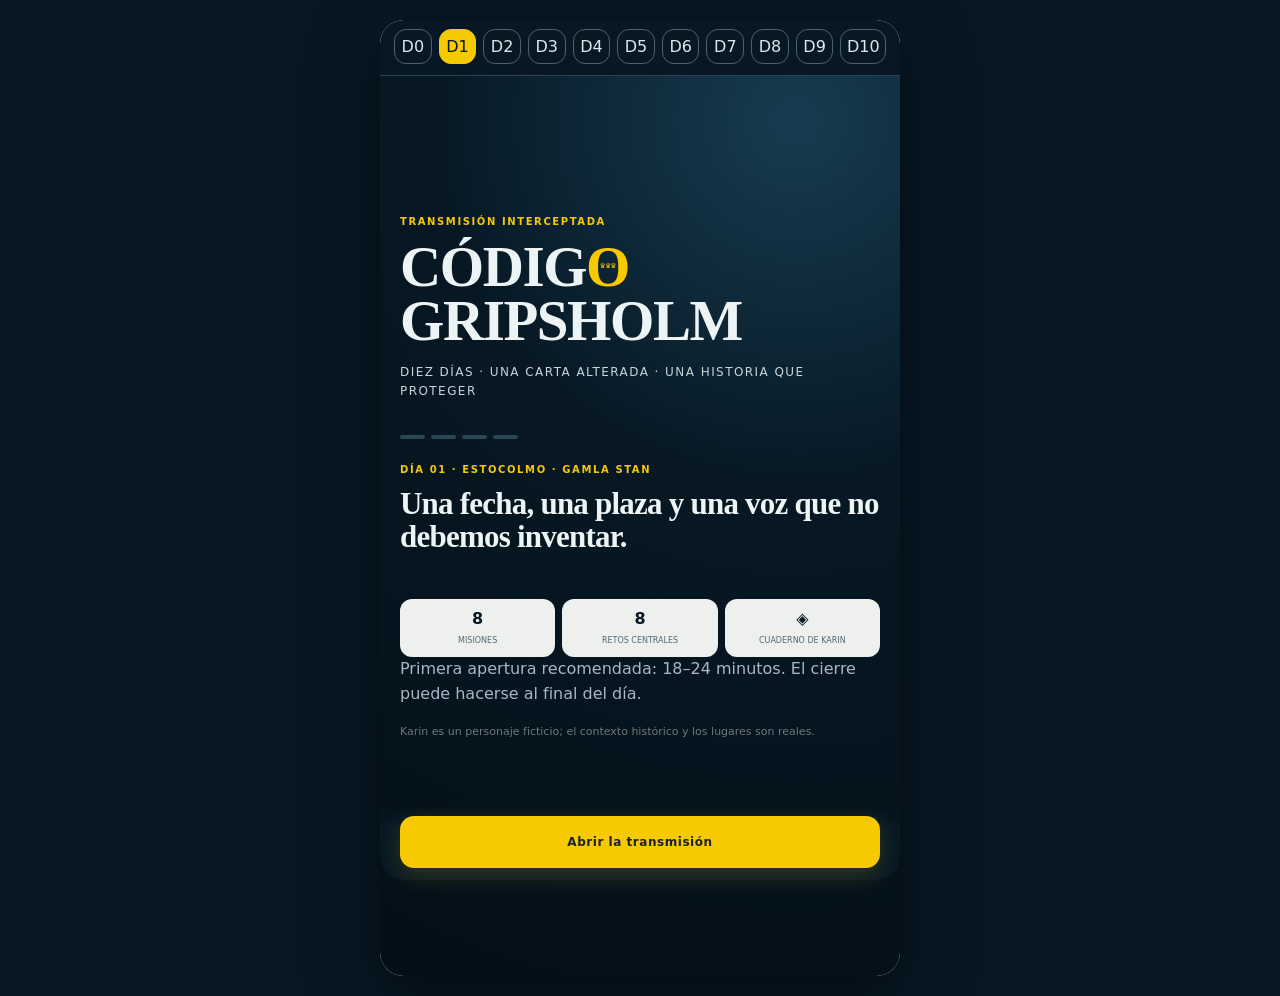
==== dia1.html @ 0e0ab44d "Primera versión instalable de Código Gripsholm" ====
<!doctype html>
<html lang="es">
<head>
  <meta charset="utf-8">
  <meta name="viewport" content="width=device-width,initial-scale=1,viewport-fit=cover">
  <meta name="theme-color" content="#071824">
  <meta name="description" content="Código Gripsholm · Día 01 · La plaza cerrada.">
  <title>Código Gripsholm · Día 01</title>
  <link rel="manifest" href="manifest.webmanifest">
  <link rel="stylesheet" href="styles.css?v=38">
</head>
<body>
  <div id="app" class="app">
    <header id="topbar" class="topbar" hidden>
      <button id="menu-btn" class="icon-btn" type="button" aria-label="Abrir misiones">☰</button>
      <div class="where"><small id="day-label">DÍA 01</small><strong id="mission-label">MISIÓN 1 DE 8</strong></div>
      <button id="fund-btn" class="fund-pill" type="button" aria-label="Ver evidencias del día"><span id="fund-value">0</span><small id="fund-unit">/8 evidencias</small></button>
    </header>
    <div id="day-progress" class="day-progress" hidden><span id="day-progress-fill"></span></div>
    <main id="screen" class="screen" aria-live="polite"></main>
    <nav id="actions" class="actions" hidden aria-label="Acciones de la pantalla"></nav>
  </div>

  <dialog id="fund-dialog" class="sheet">
    <button class="close-sheet" data-close type="button" aria-label="Cerrar">×</button>
    <p class="kicker">EVIDENCIAS · DÍA 01</p>
    <h2 id="fund-dialog-title">0 de 8 evidencias</h2>
    <div class="meter"><span id="fund-meter"></span></div>
    <dl class="ledger" id="fund-ledger"></dl>
    <p class="fine">Cada misión guarda una conclusión para leer la siguiente parte de la historia.</p>
  </dialog>

  <dialog id="menu-dialog" class="sheet menu-sheet">
    <button class="close-sheet" data-close type="button" aria-label="Cerrar">×</button>
    <p class="kicker">DÍA 01</p>
    <h2>La plaza cerrada</h2>
    <div id="mission-menu" class="mission-menu"></div>
    <a class="link-btn" href="dia0.html">Volver al Día 00</a>
    <button id="restart-btn" class="link-btn danger" type="button">Borrar el progreso del Día 01</button>
  </dialog>

  <script src="assets/data/nordic-map-data.js"></script>
  <script src="assets/data/world-map-data.js"></script>
  <script src="day1-data.js?v=14"></script>
  <script src="day1-v7-data.js?v=8-06"></script>
  <script src="app-dia1.js?v=45"></script>
</body>
</html>
---- styles.css ----
:root{
  --night:#071824;--night2:#102d3e;--paper:#f3efe6;--paper2:#fffdf8;--ink:#102331;
  --blue:#08699f;--yellow:#f7c900;--red:#922f3b;--green:#24735e;--muted:#6d787d;
  --line:rgba(16,35,49,.15);--safe:env(safe-area-inset-bottom,0px);
  font-family:Inter,ui-sans-serif,system-ui,-apple-system,BlinkMacSystemFont,"Segoe UI",sans-serif;
  color:var(--ink);background:var(--night)
}
*{box-sizing:border-box}[hidden]{display:none!important}html,body{margin:0;min-height:100%;background:var(--night)}body{min-height:100dvh}button{font:inherit;-webkit-tap-highlight-color:transparent}.app{position:relative;width:min(100%,520px);min-height:100dvh;margin:auto;background:var(--paper);box-shadow:0 20px 70px #0008;overflow-x:hidden}
.topbar{position:sticky;z-index:50;top:0;height:calc(66px + env(safe-area-inset-top));padding:env(safe-area-inset-top) 14px 0;display:grid;grid-template-columns:44px 1fr auto;align-items:center;gap:9px;color:#fff;background:rgba(7,24,36,.97);backdrop-filter:blur(15px)}
.icon-btn{width:44px;height:44px;border:0;border-radius:14px;color:#fff;background:#ffffff12;font-size:21px}.where{display:flex;min-width:0;flex-direction:column}.where small{color:#91a7b3;font-size:9px;letter-spacing:.16em}.where strong{overflow:hidden;font-size:12px;letter-spacing:.03em;text-overflow:ellipsis;white-space:nowrap}.fund-pill{min-width:76px;padding:8px 11px;border:1px solid #f7c90055;border-radius:18px;color:#fff;background:#f7c90010}.fund-pill span{color:var(--yellow);font-size:16px;font-weight:900}.fund-pill small{margin-left:2px;color:#cfdae0;font-size:9px}.day-progress{position:sticky;z-index:49;top:calc(66px + env(safe-area-inset-top));height:3px;background:#29424f}.day-progress span{display:block;width:0;height:100%;background:var(--yellow);transition:width .35s}
.screen{min-height:100dvh;padding:25px 20px calc(112px + var(--safe));background:var(--paper)}.screen.dark{color:#edf4f6;background:radial-gradient(circle at 80% 5%,#173c50 0,var(--night) 38%,#030f17 100%)}.screen.result{background:linear-gradient(150deg,#f8f2e7,#e4eef1)}.screen.center{display:flex;flex-direction:column;justify-content:center}.kicker{margin:0 0 10px;color:var(--blue);font-size:10px;font-weight:900;letter-spacing:.16em;text-transform:uppercase}.dark .kicker{color:var(--yellow)}h1,h2,h3,p{margin-top:0}h1,h2{font-family:Georgia,"Times New Roman",serif;letter-spacing:-.025em}h1{font-size:clamp(38px,11vw,57px);line-height:.96}h2{font-size:31px;line-height:1.06}h3{font-size:17px;line-height:1.3}p{font-size:16px;line-height:1.55}.lead{font-size:19px;line-height:1.46}.muted{color:var(--muted)}.dark .muted{color:#a6b9c3}.note{padding:15px 17px;border-left:3px solid var(--yellow);background:#f7c90012;font-family:Georgia,serif;font-size:18px;line-height:1.45}.redacted{padding:2px 7px;color:#fff;background:var(--red);letter-spacing:.08em}.code-logo h1{margin-bottom:14px}.logo-o{position:relative;color:var(--yellow)}.logo-crowns{position:absolute;top:50%;left:50%;transform:translate(-50%,-50%);font-family:system-ui;font-size:7px;letter-spacing:-1px}.tagline{color:#c7d4da;font-size:12px;letter-spacing:.12em}.signal{display:flex;gap:6px;margin:23px 0}.signal i{width:25px;height:4px;border-radius:3px;background:#294854;animation:signal 1.2s ease-in-out infinite alternate}.signal i:nth-child(2){animation-delay:.15s}.signal i:nth-child(3){animation-delay:.3s}.signal i:nth-child(4){animation-delay:.45s}@keyframes signal{to{background:var(--yellow);transform:scaleX(1.2)}}
.actions{position:fixed;z-index:60;bottom:0;left:50%;display:flex;width:min(100%,520px);padding:12px 20px calc(12px + var(--safe));transform:translateX(-50%);gap:9px;background:linear-gradient(0deg,var(--paper) 74%,transparent)}.actions.darkbar{background:linear-gradient(0deg,var(--night) 74%,transparent)}.primary,.secondary,.link-btn{min-height:52px;padding:12px 15px;border-radius:14px;font-size:12px;font-weight:900;letter-spacing:.045em}.primary{flex:1;border:0;color:#17222a;background:var(--yellow);box-shadow:0 8px 23px #f7c9002b}.primary:disabled{opacity:.4;box-shadow:none}.secondary{border:1px solid var(--line);color:var(--ink);background:var(--paper2)}.darkbar .secondary{border-color:#ffffff33;color:#fff;background:#ffffff0d}.link-btn{border:0;color:var(--blue);background:transparent}.danger{width:100%;margin-top:20px;color:var(--red)}
.hero-photo{position:relative;margin:0 -4px 23px;overflow:hidden;border-radius:22px;box-shadow:0 15px 38px #0005}.hero-photo img{display:block;width:100%;aspect-ratio:3/2;object-fit:cover}.hero-photo::after{position:absolute;inset:auto 0 0;height:35%;content:"";background:linear-gradient(transparent,#07182499)}.transmission{display:grid;grid-template-columns:auto 1fr;gap:6px 14px;margin:17px 0 25px;font-size:11px}.transmission dt{color:#77909d;letter-spacing:.09em}.transmission dd{margin:0;font-weight:800}.audio-inline{display:inline-flex;align-items:center;min-height:40px;padding:7px 12px;border:1px solid #ffffff2e;border-radius:12px;color:#fff;background:#ffffff0d;font-weight:800}.fragment-grid{display:grid;grid-template-columns:repeat(4,1fr);gap:6px;margin:20px 0}.fragment-grid span{height:52px;border:1px solid #f7c90055;border-radius:8px;background:#f7c9000a}.fragment-grid span:last-child{grid-column:2/4;border-color:var(--yellow);display:grid;place-items:center;color:var(--yellow);font-size:10px;font-weight:900}
.culture-compare{display:grid;gap:14px;margin:18px 0}.culture-compare figure{margin:0;overflow:hidden;border:1px solid var(--line);border-radius:18px;background:var(--paper2)}.culture-compare img{display:block;width:100%;aspect-ratio:3/2;object-fit:cover}.culture-compare figure:nth-child(2) img{object-position:center 38%}.culture-compare figcaption{display:grid;gap:5px;padding:13px 14px}.culture-compare figcaption strong{color:var(--blue);font-size:11px;letter-spacing:.1em}.culture-compare figcaption span{font-size:13px;line-height:1.45}.culture-credit{margin-top:0!important}.culture-credit a{color:var(--blue);font-weight:800}
.helmet-gallery{display:grid;gap:13px;margin:18px 0}.helmet-gallery figure{display:grid;grid-template-columns:112px 1fr;min-height:112px;margin:0;overflow:hidden;border:1px solid var(--line);border-radius:18px;background:var(--paper2)}.helmet-gallery img{display:block;width:112px;height:112px;object-fit:cover}.helmet-gallery figure:nth-child(1) img{object-position:center}.helmet-gallery figure:nth-child(2) img{object-position:center}.helmet-gallery figure:nth-child(3) img{object-position:center 30%}.helmet-gallery figcaption{display:flex;flex-direction:column;justify-content:center;gap:6px;padding:15px}.helmet-gallery strong{font-size:12px;letter-spacing:.08em}.helmet-gallery span{color:var(--muted);font-size:13px;line-height:1.35}
.bird-gallery{display:grid;gap:13px;margin:18px 0}.bird-gallery figure{display:grid;grid-template-columns:112px 1fr;min-height:112px;margin:0;overflow:hidden;border:1px solid var(--line);border-radius:18px;background:var(--paper2)}.bird-gallery img{display:block;width:112px;height:112px;object-fit:cover}.bird-gallery figcaption{display:flex;flex-direction:column;justify-content:center;gap:6px;padding:15px}.bird-gallery strong{font-size:12px;letter-spacing:.08em}.bird-gallery span{color:var(--muted);font-size:13px;line-height:1.35}
.mission-cover{padding:20px;border:1px solid var(--line);border-radius:23px;background:var(--paper2);box-shadow:0 12px 32px #1023310d}.mission-index{display:grid;place-items:center;width:42px;height:42px;margin-bottom:15px;border:1px solid var(--line);border-radius:50%;color:var(--blue);font-weight:900}.obstacle{margin-bottom:8px;color:var(--red);font-size:12px;font-weight:800}.mission-stats{display:grid;grid-template-columns:repeat(3,1fr);gap:7px;margin-top:20px}.mission-stats>div{padding:10px 5px;border-radius:12px;background:#edf0ed;text-align:center}.mission-stats strong{display:block;font-size:16px}.mission-stats small{color:var(--muted);font-size:8px;text-transform:uppercase}.fund-status{margin:18px 0 0;padding:13px 14px;border-left:3px solid var(--yellow);background:#f7c90013;font-size:13px;line-height:1.45}
.key-count{margin-bottom:9px;color:var(--blue);font-size:11px;font-weight:900;letter-spacing:.09em}.puzzle-card{margin:15px 0;padding:16px;border:1px solid var(--line);border-radius:18px;background:var(--paper2)}.evidence{display:grid;gap:8px;margin:18px 0}.evidence-row{display:grid;grid-template-columns:80px 1fr;align-items:center;padding:11px 12px;border-radius:12px;background:var(--paper2)}.evidence-row small{color:var(--muted);font-weight:800}.evidence-row strong{font-family:Georgia,serif;font-size:18px}.options{display:grid;gap:10px;margin:19px 0}.option{width:100%;min-height:57px;padding:13px 15px;border:1px solid var(--line);border-radius:15px;color:var(--ink);background:var(--paper2);text-align:left;font-weight:650;line-height:1.35}.option.selected{border-color:var(--blue);background:#e2eff5;box-shadow:inset 0 0 0 1px var(--blue)}.option.locked,.option.correct{border-color:var(--green);background:#e1f0e9}.option.locked::before{margin-right:7px;content:"✓";color:var(--green);font-weight:900}.option.wrong{border-color:var(--red);background:#f5e4e4}.option:disabled{color:inherit;opacity:1}.feedback{margin:20px 0 0;padding:16px;border-left:4px solid var(--green);border-radius:16px;background:#e1f0e9}.feedback.bad{border-color:var(--red);background:#f5e4e4}.feedback strong{display:block;margin-bottom:5px}.feedback p{margin:0;font-size:14px}.reward{margin-top:8px!important;color:var(--green);font-weight:900}.hint{margin:12px 0;padding:13px;border:1px dashed #922f3b77;border-radius:13px;color:#70333a;background:#922f3b0b;font-size:13px}details.dossier{margin:18px 0;border-top:1px solid var(--line);border-bottom:1px solid var(--line)}details.dossier summary{padding:14px 0;color:var(--blue);font-size:11px;font-weight:900;letter-spacing:.08em;cursor:pointer}details.dossier p{padding:0 3px 4px;font-size:14px}
.geo-map{position:relative;width:100%;margin:14px 0;border:1px solid #9fc2cd;border-radius:20px;overflow:hidden;background:#b8dbe5}.geo-map svg{display:block;width:100%;height:auto}.country{fill:#e4deca;stroke:#6d858d;stroke-width:.7;vector-effect:non-scaling-stroke}.country.dim{fill:#d6d6c8}.country.active{cursor:pointer}.country.active:hover,.country.active.chosen{fill:#f4d968}.country.solution{fill:#f7c900}.lake{fill:#76b8d0;stroke:#45889e;stroke-width:.6}.sea-label{fill:#26687d;font-size:8px;font-weight:800;letter-spacing:.04em}.place-label{fill:#163542;font-size:8px;font-weight:900}.target-dot{cursor:pointer;fill:#fff;stroke:#173d50;stroke-width:2}.target-dot.selected{fill:var(--yellow)}.target-dot.fixed{fill:var(--green);stroke:#fff}.target-number{pointer-events:none;fill:#173d50;font-size:8px;font-weight:900;text-anchor:middle;dominant-baseline:central}.target-number.fixed{fill:#fff}.map-caption{margin:-6px 0 10px;color:var(--muted);font-size:10px;text-align:center}.label-bank{display:flex;flex-wrap:wrap;gap:8px;margin:14px 0}.map-label-chip{min-height:40px;padding:8px 11px;border:1px solid var(--line);border-radius:12px;background:var(--paper2);font-size:12px;font-weight:800}.map-label-chip.selected{border-color:var(--blue);background:#e2eff5}.map-label-chip.fixed{border-color:var(--green);color:var(--green);background:#e1f0e9}.map-label-chip.fixed::before{margin-right:5px;content:"✓"}.map-label-chip:disabled{opacity:1}.insets{display:grid;grid-template-columns:1fr 1fr;gap:9px;margin-top:9px}.inset-target{min-height:64px;padding:10px;border:1px solid var(--line);border-radius:14px;background:#d6e8ed;text-align:center;font-size:11px}.inset-target.selected{box-shadow:inset 0 0 0 2px var(--blue)}.inset-target.fixed{color:#fff;background:var(--green)}.placement-progress{margin:12px 0;color:var(--blue);font-size:13px;font-weight:800}
.country-marker{cursor:pointer}.country-marker circle{fill:#fff;stroke:#173d50;stroke-width:2}.country-marker text{pointer-events:none;fill:#173d50;font-size:8px;font-weight:900;text-anchor:middle;dominant-baseline:central}.country-marker.chosen circle{fill:var(--yellow)}
.flag-grid{display:grid;grid-template-columns:repeat(2,1fr);gap:10px;margin:17px 0}.flag-card{padding:9px;border:1px solid var(--line);border-radius:14px;background:var(--paper2)}.flag-card.selected{border-color:var(--blue);box-shadow:inset 0 0 0 1px var(--blue)}.flag-card.fixed{border-color:var(--green);background:#e1f0e9}.flag{display:block;width:100%;aspect-ratio:8/5;overflow:hidden;border-radius:7px;box-shadow:inset 0 0 0 1px #0002}.flag svg{display:block;width:100%;height:100%}.flag-card small{display:block;padding-top:7px;color:var(--muted);font-weight:800}.timeline{position:relative;display:grid;gap:15px;margin:20px 0;padding-left:26px}.timeline::before{position:absolute;top:8px;bottom:8px;left:7px;width:2px;content:"";background:#93afba}.timeline-item{position:relative;padding:13px;border-radius:14px;background:var(--paper2)}.timeline-item::before{position:absolute;top:18px;left:-25px;width:11px;height:11px;border:3px solid var(--blue);border-radius:50%;content:"";background:var(--paper)}
.timer-card{padding:18px;border-radius:19px;color:#fff;background:var(--night);text-align:center}.timer-value{color:var(--yellow);font-family:ui-monospace,monospace;font-size:42px;font-weight:900}.flashcards{display:grid;gap:12px;margin:17px 0}.flashcard{min-height:128px;perspective:900px}.flash-inner{position:relative;height:128px;transform-style:preserve-3d;transition:transform .45s}.flashcard.flipped .flash-inner{transform:rotateY(180deg)}.flash-front,.flash-back{position:absolute;inset:0;display:grid;place-items:center;padding:16px;border:1px solid var(--line);border-radius:17px;background:var(--paper2);backface-visibility:hidden}.flash-front strong{font-family:Georgia,serif;font-size:32px}.flash-front small{position:absolute;bottom:10px;color:var(--muted)}.flash-back{grid-template-columns:1fr auto;transform:rotateY(180deg);text-align:left}.flash-back strong{display:block;font-size:20px}.flash-back span{color:var(--muted);font-size:12px}.round-btn{width:44px;height:44px;border:0;border-radius:50%;color:#fff;background:var(--night)}.record-tools{display:flex;align-items:center;flex-wrap:wrap;gap:9px;margin:15px 0}.recording{background:var(--red);animation:pulse 1s infinite}@keyframes pulse{50%{transform:scale(.9)}}.record-status{color:var(--muted);font-size:11px}
.mission-complete{text-align:center}.seal{display:grid;place-items:center;width:106px;height:106px;margin:7px auto 22px;border:2px solid var(--yellow);border-radius:50%;color:var(--yellow);background:var(--night);box-shadow:0 0 0 7px #f7c9001e;font-size:28px}.reward-ledger{margin:18px 0;border-top:1px solid var(--line)}.reward-ledger div{display:flex;justify-content:space-between;padding:11px 2px;border-bottom:1px solid var(--line)}.reward-ledger strong{color:var(--green)}.mission-progress{padding:14px;border-radius:14px;background:#e8ecea;font-size:13px}.correction-list{display:grid;gap:9px;margin:18px 0}.correction-item{display:grid;grid-template-columns:28px 1fr;gap:10px;padding:13px;border:1px solid var(--line);border-radius:14px;background:var(--paper2)}.correction-item.done{color:var(--green);background:#e1f0e9}.coordinate{margin:20px 0;padding:18px;border:1px solid #f7c90055;border-radius:16px;color:#e6f0f3;background:#0003;font-family:ui-monospace,monospace;line-height:1.8}.three-crowns{display:flex;justify-content:center;gap:10px;margin:18px 0;color:var(--yellow);font-size:32px}
.sheet{width:min(calc(100% - 18px),500px);max-height:84dvh;margin:auto auto 9px;padding:28px 22px calc(24px + var(--safe));border:0;border-radius:24px;background:var(--paper);box-shadow:0 20px 70px #0007}.sheet::backdrop{background:#010a10bd;backdrop-filter:blur(3px)}.close-sheet{position:absolute;top:12px;right:14px;width:40px;height:40px;border:0;border-radius:50%;background:#e4e2da;font-size:24px}.meter{height:9px;margin:16px 0 22px;border-radius:5px;background:#d6d7d2;overflow:hidden}.meter span{display:block;width:0;height:100%;background:var(--yellow)}.ledger{margin:0}.ledger div{display:flex;justify-content:space-between;padding:12px 0;border-top:1px solid var(--line)}.ledger dd{margin:0;font-weight:900}.fine{color:var(--muted);font-size:11px}.mission-menu{display:grid;gap:7px}.mission-menu button{display:grid;grid-template-columns:28px 1fr auto;align-items:center;width:100%;padding:12px;border:0;border-radius:12px;background:var(--paper2);text-align:left}.mission-menu button:disabled{opacity:.5}.mission-menu .done{color:var(--green)}.mission-menu small{color:var(--muted)}
/* Ajustes de legibilidad y cartografía v2 */
.fund-pill{min-width:103px;padding-inline:9px;white-space:nowrap}.fund-pill small{font-size:7.5px}
.mission-stats strong,.dark .mission-stats strong{color:#071824}.dark .mission-stats small{color:#526975}
.map-leader{stroke:#173d50;stroke-width:1.2;stroke-dasharray:2.5 2;vector-effect:non-scaling-stroke}.map-leader.puzzle{stroke-width:1.6}
.map-answer rect{fill:#fffdf5;stroke:#17644f;stroke-width:1.2}.map-answer text{fill:#0d493b;font-size:7.5px;font-weight:900;text-anchor:middle;dominant-baseline:central}
.map-inset{cursor:pointer}.map-inset>rect{fill:#d9e9ed;stroke:#173d50;stroke-width:1.2;stroke-dasharray:4 3}.map-inset.selected>rect{fill:#f7df74;stroke-width:2}.map-inset.fixed>rect{fill:#dcefe7;stroke:#17644f}.inset-shape,.inset-shape-dots circle{fill:#e8dfc8;stroke:#6d858d;stroke-width:.8}.inset-caption{fill:#173d50;font-size:6.5px;font-weight:900;letter-spacing:.04em}.solution-map .map-inset{cursor:default}.solution-map .map-inset>rect{fill:#f7f3e7;stroke:#17644f;stroke-dasharray:none}
.scene-card{margin:16px 0;padding:17px;border:1px solid #9fc2cd;border-radius:18px;background:#e4f0f3}.scene-card strong{display:block;margin-bottom:5px}.scene-card p{margin:0;color:#365763;font-size:13px}.scene-icon{display:grid;place-items:center;float:right;width:38px;height:38px;border-radius:50%;color:#fff;background:var(--blue);font-size:20px;font-weight:900}.use-options{grid-template-columns:repeat(3,1fr)}.use-options .option{min-height:52px;padding:10px 6px;text-align:center}.use-confirmed{margin-top:14px}
.correction-item,.dark .correction-item{color:#0b2532;background:#f4f3ed}.dark .correction-item strong{color:var(--blue)}
@media(max-width:370px){.fund-pill{min-width:91px}.fund-pill small{font-size:6.8px}.use-options{grid-template-columns:1fr}.screen{padding-inline:16px}}
@media(min-width:700px){body{padding:20px 0}.app{min-height:calc(100dvh - 40px);border-radius:24px;overflow:clip}.actions{bottom:20px;border-radius:0 0 24px 24px}}
@media(prefers-reduced-motion:reduce){*,::before,::after{animation-duration:.01ms!important;transition-duration:.01ms!important}}

/* Día 01 · ampliación cartográfica e histórica */
.geo-map .country{stroke:#526c75;stroke-width:1.15}.geo-map .lake{stroke:#39788f;stroke-width:.8}
.map-label-line{stroke:#173d50;stroke-width:.75;vector-effect:non-scaling-stroke}.map-marker.small{stroke-width:1.2}
.historic-zone{stroke-width:2;stroke-dasharray:5 3;vector-effect:non-scaling-stroke}.historic-zone.svear{fill:#f7c90075;stroke:#8f7400}.historic-zone.gotar{fill:#08699f55;stroke:#07577f}.historic-zone-label{fill:#071824;font-size:13px;font-weight:950;text-anchor:middle;dominant-baseline:middle;paint-order:stroke;stroke:#fff;stroke-width:4px}
.map-legend,.route-legend{display:flex;flex-wrap:wrap;justify-content:center;gap:8px 16px;margin:9px 0 14px;font-size:10px;font-weight:850}.map-legend span{display:flex;align-items:center;gap:5px}.map-legend i{width:17px;height:10px;border-radius:3px}.map-legend .svear{background:#f7c90099}.map-legend .gotar{background:#08699f77}
.viking-route-maps{display:grid;gap:12px}.viking-route-panel{padding:9px;border:1px solid var(--line);border-radius:15px;background:#fffdf8}.viking-route-panel>strong{display:block;color:var(--blue);font-size:10px;letter-spacing:.1em}.viking-route-panel .geo-map{margin-bottom:0}.route-legend span::before{display:inline-block;width:19px;margin-right:5px;border-top:3px dashed;content:""}.route-legend .east::before{border-color:#b62d3d}.route-legend .west::before{border-color:#08699f}.route-legend .atlantic::before{border-color:#24735e}
.ship-gallery{display:grid;grid-template-columns:repeat(3,1fr);gap:8px;margin:16px 0}.ship-type{padding:8px;border:1px solid #9fc2cd;border-radius:15px;background:#e7f1f2;text-align:center}.ship-type svg{display:block;width:100%;height:auto}.ship-type strong,.ship-type span{display:block}.ship-type strong{font-size:10px}.ship-type span{margin-top:4px;color:#526a73;font-size:9px;line-height:1.3}.ship-water{fill:none;stroke:#78b5c7;stroke-width:2}.ship-hull{fill:#7b5436;stroke:#37291d;stroke-width:2}.ship-hull.knarr{fill:#875f3e}.ship-hull.coast{fill:#9a7656}.ship-mast{fill:#d8b267;stroke:#4d3925;stroke-width:2;stroke-linejoin:round}.ship-oars path{stroke:#62452f;stroke-width:2}
.character-gallery{display:grid;grid-template-columns:1fr 1fr;gap:9px;margin:16px 0}.history-person{display:grid;grid-template-rows:112px auto auto 1fr;overflow:hidden;border:1px solid var(--line);border-radius:15px;background:var(--paper2)}.history-person img,.portrait-symbol{width:100%;height:112px;object-fit:cover;object-position:center 24%;background:#d7d0be}.portrait-symbol{display:grid;place-items:center;color:#9c7b00;font-size:38px}.history-person strong,.history-person span,.history-person small{padding-inline:10px}.history-person strong{padding-top:9px;font-family:Georgia,serif;font-size:15px}.history-person span{padding-top:3px;color:var(--blue);font-size:10px;font-weight:900}.history-person small{padding-top:6px;padding-bottom:10px;color:var(--muted);font-size:9px;line-height:1.35}.rune-card{background:linear-gradient(145deg,#ddd2b9,#f1ead8)!important}.rune-card em{margin-top:6px;color:#7c453e;font-size:8px}
@media(max-width:390px){.ship-gallery{grid-template-columns:1fr}.ship-type{display:grid;grid-template-columns:120px 1fr;align-items:center;text-align:left}.ship-type svg{grid-row:1/3}.character-gallery{grid-template-columns:1fr 1fr}}
/* Día 01 */
.day-switch{position:fixed;right:14px;top:max(14px,env(safe-area-inset-top));z-index:40;padding:9px 13px;border:1px solid rgba(247,201,0,.55);border-radius:999px;background:#071824;color:#f7c900;font:800 12px/1 var(--sans);letter-spacing:.12em;text-decoration:none;box-shadow:0 8px 24px rgba(0,0,0,.22)}
.stockholm-route,.city-puzzle{position:relative;min-height:340px;overflow:hidden;border:1px solid #83b5c8;border-radius:20px;background:linear-gradient(90deg,#acd7e5 0 19%,#eadfc3 19% 82%,#acd7e5 82%);margin:18px 0}
.stockholm-route:before,.city-puzzle:before{content:"";position:absolute;inset:9% 28% 8% 29%;border:2px solid #9e9276;border-radius:46% 38% 51% 37%;background:#e9dec0;transform:rotate(-7deg);box-shadow:inset 0 0 0 8px rgba(255,255,255,.16)}
.stockholm-route .water,.city-puzzle .water{position:absolute;z-index:1;color:#17607b;font:800 11px var(--sans);letter-spacing:.1em;writing-mode:vertical-rl;top:40%}
.stockholm-route .west,.city-puzzle .west{left:6%}.stockholm-route .east,.city-puzzle .east{right:6%}
.stockholm-route b{position:absolute;z-index:3;left:var(--x);top:var(--y);max-width:118px;padding:5px 7px;border-radius:7px;background:#fff;color:#092333;font:800 9px/1.15 var(--sans);transform:translate(-50%,-50%);box-shadow:0 2px 7px rgba(0,0,0,.15)}
.stockholm-route.compact{min-height:230px;margin:0}.stockholm-route.compact b{font-size:24px;background:#f7c900;border-radius:50%;width:44px;height:44px;display:grid;place-items:center}
.city-target{position:absolute;z-index:4;left:var(--x);top:var(--y);transform:translate(-50%,-50%);width:34px;height:34px;padding:0;border:2px solid #092d3e;border-radius:50%;background:#f7c900;color:#07202d;box-shadow:0 2px 6px rgba(0,0,0,.2)}
.city-target small{position:absolute;top:36px;left:50%;width:112px;transform:translateX(-50%);padding:4px;border-radius:5px;background:#fff;color:#063042;font:700 9px/1.1 var(--sans)}
.city-target.fixed{background:#187c6a;color:#fff;border-color:#fff}.city-target.selected{background:#fff}
.match-columns{display:grid;grid-template-columns:1fr 1fr;gap:10px;margin:18px 0}.match-columns>div{display:flex;flex-direction:column;gap:8px}.match-columns .option{height:100%;min-height:54px;font-size:13px;padding:11px}
.mini-baltic{display:grid;grid-template-columns:1fr auto auto auto 1fr;align-items:center;gap:7px;min-height:120px;color:#0b4156;background:#b8dce7;border-radius:14px;padding:12px;text-align:center}.mini-baltic b{font-size:11px}.mini-baltic i{font-size:9px}.mini-baltic strong{display:grid;place-items:center;width:44px;height:44px;border-radius:50%;background:#f7c900;font-size:26px}
.union-map{display:grid;grid-template-columns:repeat(3,1fr);gap:7px;text-align:center}.union-map span{padding:24px 5px;border-radius:45% 45% 15px 15px;background:#dbe7df;font:800 10px var(--sans)}.union-map strong{grid-column:1/-1;padding:10px;border:2px solid #c89f00;border-radius:999px;color:#755e00;font:800 11px var(--sans);letter-spacing:.1em}
@media(max-width:420px){.stockholm-route,.city-puzzle{min-height:310px}.stockholm-route b{max-width:92px;font-size:8px}.city-target small{width:90px;font-size:8px}.match-columns{gap:6px}.match-columns .option{font-size:11px;padding:8px}}
.stockholm-route,.city-puzzle{background:#b6d2d6 url("assets/images/gamla-stan-map.png") center/cover no-repeat}
.stockholm-route:before,.city-puzzle:before{display:none}
.stockholm-route .water,.city-puzzle .water{display:none}
.map-credit{margin:-12px 4px 14px;color:#64747b;font:600 10px/1.3 var(--sans);text-align:right}

/* Día 01 · relato V3 */
.speaker-chip{display:inline-flex;margin:0 0 14px;padding:7px 11px;border-radius:999px;color:#fff;background:var(--blue);font-size:10px;font-weight:900;letter-spacing:.08em;text-transform:uppercase}
.risk-indicator{display:grid;grid-template-columns:1fr auto;align-items:center;gap:5px 12px;margin:0 0 14px;padding:10px 12px;border:1px solid var(--line);border-radius:13px;background:#eef1ef}.risk-indicator span{font-size:8px;font-weight:900;letter-spacing:.12em}.risk-indicator strong{font-size:10px}.risk-indicator i{grid-column:1/-1;height:4px;border-radius:3px;background:#cdd5d4;overflow:hidden}.risk-indicator b{display:block;width:calc(var(--risk) * 12.5%);height:100%;background:var(--green)}.risk-medio b{background:#d59600}.risk-alto b,.risk-crítico b{background:var(--red)}.dark .risk-indicator{border-color:#ffffff2b;color:#fff;background:#ffffff0d}.dark .risk-indicator i{background:#ffffff20}
.character-strip{display:grid;grid-template-columns:78px 1fr;align-items:center;gap:13px;margin:0 0 15px;padding:9px;border:1px solid var(--line);border-radius:18px;background:var(--paper2)}
.character-strip img{width:78px;height:78px;border-radius:13px;object-fit:cover;object-position:center 30%}.character-strip figcaption{display:grid;gap:4px}.character-strip strong{font-family:Georgia,serif;font-size:22px}.character-strip span{color:var(--blue);font-size:9px;font-weight:900;letter-spacing:.1em;text-transform:uppercase}
.narrative-scene{margin:0 0 20px;padding:17px;border-left:4px solid var(--yellow);border-radius:0 17px 17px 0;background:#fffaf0;box-shadow:0 8px 22px #1023310a}.narrative-scene p{margin:7px 0 0;font-family:Georgia,serif;font-size:17px;line-height:1.5}.scene-signal{color:var(--red);font-size:9px;font-weight:900;letter-spacing:.13em}.branch-note{padding:10px 12px;border-radius:10px;color:#164b3e;background:#e1f0e9;font-size:13px!important;font-family:inherit!important;font-weight:750}
.character-note{border-color:#f7c90088!important}.character-note summary{color:var(--yellow)!important}.dark .character-note p{color:#dfe9ed}
.route-explorer{margin:14px 0}.route-map{min-height:360px}.route-pin{position:absolute;z-index:5;left:var(--x);top:var(--y);display:grid;place-items:center;width:35px;height:35px;transform:translate(-50%,-50%);border:3px solid #fff;border-radius:50%;color:#071824;background:var(--yellow);box-shadow:0 4px 12px #0006;font-weight:950}.route-pin.seen{color:#fff;background:var(--green)}
.route-detail{display:grid;grid-template-columns:38px 1fr;gap:11px;margin:12px 0;padding:14px;border:1px solid #ffffff2b;border-radius:15px;background:#ffffff0d}.route-detail p{margin:4px 0 0;font-size:13px}.route-number{display:grid;place-items:center;width:34px;height:34px;border-radius:50%;color:#071824;background:var(--yellow);font-weight:950}.dark .placement-progress{color:#b8ddea}
.onsite-choice{display:grid;grid-template-columns:1fr 1fr;gap:8px;margin:14px 0}.onsite-choice .secondary{min-height:46px;padding:8px;font-size:10px}.onsite-status{grid-column:1/-1;margin:0;color:var(--green);font-size:12px;font-weight:850}
.visual-evidence{margin:16px 0}.evidence-grid{display:grid;gap:8px}.evidence-grid.two{grid-template-columns:1fr 1fr}.evidence-grid.three{grid-template-columns:repeat(3,1fr)}.evidence-grid>div{display:flex;min-height:92px;flex-direction:column;justify-content:center;padding:12px;border:1px solid #9fc2cd;border-radius:15px;background:#e7f1f2;text-align:center}.evidence-grid b{font-size:11px;letter-spacing:.06em}.evidence-grid span{margin-top:5px;color:#526a73;font-size:10px;line-height:1.35}
.evidence-photo{min-height:210px;padding:18px;border:1px solid #9fc2cd;border-radius:18px;background:#d7e7e9;text-align:center}.evidence-photo>b{display:block;margin:12px 0 4px;font-family:Georgia,serif;font-size:20px}.evidence-photo p{margin:0;font-size:12px}.stones-evidence .building{display:block;width:70%;height:120px;margin:auto;border-radius:4px 4px 0 0;background:radial-gradient(circle,#eee7cf 0 3px,transparent 4px) 8px 8px/24px 24px,#983d35;box-shadow:inset 0 -12px #71322d}.choir-evidence span{display:block;width:160px;height:120px;margin:auto;border:7px double #9d967e;border-radius:50% 50% 15% 15%;transform:perspective(180px) rotateX(35deg)}.crowns-evidence span{display:block;padding:35px 0;color:#d4a900;font-size:37px;text-shadow:0 2px #fff}
.map-card{padding:12px}.map-card .geo-map{margin:8px 0}.map-water{fill:#b8dbe5}.map-marker{fill:var(--yellow);stroke:#092d3e;stroke-width:2}.map-label{fill:#092d3e;font-size:8px;font-weight:900;paint-order:stroke;stroke:#fff;stroke-width:3px;stroke-linejoin:round}.route-line{fill:none;stroke:#b62d3d;stroke-width:3;stroke-linecap:round;stroke-dasharray:7 4;vector-effect:non-scaling-stroke}.route-line.east{stroke:#b62d3d}.route-line.west{stroke:#08699f}.route-line.atlantic{stroke:#24735e}.route-line.ski{stroke:#08699f}.route-line.run{stroke:#b62d3d}.route-distance{fill:#071824;font-size:8px;font-weight:950;paint-order:stroke;stroke:#fff;stroke-width:3px}.route-key{fill:#071824;font-size:7px;font-weight:900;paint-order:stroke;stroke:#fff;stroke-width:3px}.aland-flag{display:grid;grid-template-columns:70px 1fr;gap:2px 10px;align-items:center}.aland-flag span{grid-row:1/3}.aland-flag svg{display:block;width:70px;border-radius:6px}.aland-flag b{align-self:end}.aland-flag small{align-self:start;color:var(--muted)}
.map-water-name{fill:#17627d;font-size:9px;font-weight:900;letter-spacing:.08em;paint-order:stroke;stroke:#dff2f7;stroke-width:2px}
.order-list{display:grid;gap:8px;margin:18px 0}.order-item{display:grid;grid-template-columns:32px 1fr auto;align-items:center;gap:9px;padding:11px;border:1px solid var(--line);border-radius:14px;background:var(--paper2)}.order-item>span{display:grid;place-items:center;width:28px;height:28px;border-radius:50%;color:#fff;background:var(--blue);font-weight:900}.order-item strong{font-size:13px;line-height:1.35}.order-item div{display:flex;gap:3px}.order-item button{width:32px;height:32px;border:1px solid var(--line);border-radius:8px;background:#eef2f1;font-weight:900}
.story-options .option{color:#fff;background:#ffffff10;border-color:#ffffff35}.story-options .option.selected{color:#071824;background:var(--yellow);border-color:var(--yellow)}
.speech-card{margin:18px 0}.speech-card .flashcard{position:relative;display:grid;width:100%;min-height:150px;padding:0;border:0;border-radius:18px;background:transparent;transform-style:preserve-3d;-webkit-transform-style:preserve-3d;transition:transform .45s}.speech-card .flashcard.flipped{transform:rotateY(180deg)}.speech-card .flashcard>span{position:absolute;inset:0;display:flex;flex-direction:column;align-items:center;justify-content:center;padding:20px;border:1px solid var(--line);border-radius:18px;background:var(--paper2);backface-visibility:hidden;-webkit-backface-visibility:hidden;transform:translateZ(1px)}.speech-card .flash-back-speech{transform:rotateY(180deg) translateZ(1px)!important;background:#e2eff5!important}.speech-card .flashcard strong{font-family:Georgia,serif;font-size:27px;text-align:center}.speech-card .flashcard small{margin-bottom:8px;color:var(--muted);font-size:10px;font-weight:900;letter-spacing:.1em}.speech-card .flashcard em{margin-top:10px;color:var(--muted);font-size:12px;font-style:normal;line-height:1.4;text-align:center}.speech-controls{display:grid;grid-template-columns:1fr 1fr;gap:8px;margin-top:10px}.speech-controls button{min-height:43px;padding:8px;border:1px solid var(--line);border-radius:12px;background:var(--paper2);font-size:11px;font-weight:850}.speech-controls button:first-child{grid-column:1/-1;background:#e2eff5}
.race-compare{display:grid;gap:12px;margin:16px 0}.race-compare article{padding:11px;border:1px solid var(--line);border-radius:18px;background:var(--paper2)}.race-compare article .geo-map{margin:5px 0 10px}.race-compare article>strong,.race-compare article>small{display:block}.race-compare article>small{margin-top:4px;color:var(--muted)}.distance-compare{display:grid;gap:7px;padding:14px;border-radius:15px;background:#e6eceb}.distance-compare span{display:block;width:var(--w);min-width:47%;padding:7px;border-radius:6px;color:#fff;background:var(--blue);font-size:9px;font-weight:900;white-space:nowrap}.distance-compare span+span{background:var(--red)}
.history-timeline{display:grid;grid-template-columns:1fr;gap:12px;margin:22px 0}.history-timeline div{display:grid;grid-template-columns:1fr;gap:5px;min-height:0;padding:16px 18px;border:1px solid var(--line);border-radius:17px;background:#fffdf8;color:var(--ink);text-align:left}.history-timeline strong{display:block;min-height:0;padding:0;border-radius:0;color:var(--ink);background:transparent;font:800 16px/1.25 var(--sans);text-align:left}.history-timeline span{color:var(--ink);font-size:14px;line-height:1.45}.history-timeline i{display:none}.solution-visual{padding:11px}.solution-visual>.puzzle-card{margin:0;border:0;padding:0}
@media(max-width:390px){.evidence-grid.three{grid-template-columns:1fr}.evidence-grid.three>div{min-height:65px}.onsite-choice{grid-template-columns:1fr}.speech-controls{grid-template-columns:1fr}.speech-controls button:first-child{grid-column:auto}.route-map{min-height:320px}.map-label{font-size:7px}.history-timeline{grid-template-columns:1fr}.history-timeline i{transform:rotate(90deg)}}

.gustav-evidence,.vasa-brief{display:grid;grid-template-columns:110px 1fr;gap:14px;align-items:start;margin:16px 0;padding:14px;border:1px solid var(--line);border-radius:18px;background:#fffdf8}
.gustav-evidence>img,.vasa-brief>img{width:110px;aspect-ratio:3/4;object-fit:cover;border:1px solid #b9c7ca;border-radius:12px}

/* Día 02 */
.day2-city-map{position:relative;min-height:390px;margin:18px 0;overflow:hidden;border:1px solid #83b5c8;border-radius:20px;background:#b8dbe5}
.day2-city-map:before,.day2-city-map:after{display:none}
.day2-city-map .route-pin,.day2-city-map b{z-index:3}.compact-map{min-height:300px}.compact-map b{position:absolute;left:var(--x);top:var(--y);max-width:105px;padding:5px 7px;transform:translate(-50%,-50%);border-radius:7px;color:#092333;background:#fff;font:800 9px/1.15 var(--sans);box-shadow:0 2px 7px #0003}
.schematic-map{position:absolute;inset:0;width:100%;height:100%}.schem-water{fill:#b8dbe5}.schem-land{fill:#e7dfc8;stroke:#467887;stroke-width:1.4}.schem-island,.schem-islands ellipse,.aland-cluster ellipse{fill:#e7dfc8;stroke:#467887;stroke-width:1.2}.schem-road{fill:none;stroke:#fff;stroke-width:3;stroke-linecap:round;opacity:.7}.schem-area,.schem-country{fill:#356272;font:900 9px var(--sans);letter-spacing:.08em}.schem-water-label{fill:#17607b;font:800 8px var(--sans);letter-spacing:.08em}.schem-arrow{fill:none;stroke:#17607b;stroke-width:2;marker-end:url(#arrow)}.schem-route{fill:none;stroke:#0b719b;stroke-width:3;stroke-dasharray:7 5;stroke-linecap:round}.schem-route.sunk-route{stroke:#a33243;stroke-width:4;stroke-dasharray:none}.schem-leader{stroke:#365f6d;stroke-width:1}.schem-point{fill:var(--yellow);stroke:#092d3e;stroke-width:2}.schem-point.danger{fill:#a33243}.schem-label{fill:#092d3e;font:900 8px var(--sans);paint-order:stroke;stroke:#fff;stroke-width:3px;stroke-linejoin:round}.regional-schematic{position:relative;min-height:330px;margin:10px 0;overflow:hidden;border:1px solid #83b5c8;border-radius:18px;background:#b8dbe5}.city-map-key{display:grid;grid-template-columns:1fr 1fr;gap:5px 10px;margin:10px 0}.city-map-key span{display:flex;align-items:center;gap:6px;color:inherit;font-size:9px;font-weight:850}.city-map-key b,.map-number{display:grid;place-items:center;width:23px;height:23px;flex:0 0 23px;border:2px solid #fff;border-radius:50%;color:#082434;background:var(--yellow);box-shadow:0 2px 5px #0004;font-size:10px}.map-number{position:absolute;z-index:4;left:var(--x);top:var(--y);transform:translate(-50%,-50%)}.vasa-route-sequence{display:grid;grid-template-columns:repeat(4,1fr);gap:6px;margin:14px 0}.vasa-route-sequence span{padding:9px 5px;border:1px solid #8da9b0;border-radius:12px;background:#f8f5e9;text-align:center;font-size:9px;font-weight:900}.vasa-route-sequence b{display:grid;place-items:center;width:23px;height:23px;margin:0 auto 5px;border-radius:50%;color:#082434;background:var(--yellow)}.vasa-route-sequence small{color:var(--muted);font-size:7px}.vasa-route-sequence .sunk{border-color:#9f3543;background:#f5dfe1}.vasa-route-sequence .sunk b{color:#fff;background:#9f3543}
.explore-grid{display:grid;gap:9px;margin:18px 0}.explore-item{display:grid;grid-template-columns:38px 1fr;gap:2px 10px;align-items:center;width:100%;min-height:70px;padding:12px;border:1px solid var(--line);border-radius:15px;color:var(--ink);background:var(--paper2);text-align:left}.explore-item>span{grid-row:1/3;display:grid;place-items:center;width:34px;height:34px;border-radius:50%;color:#fff;background:var(--blue);font-weight:900}.explore-item strong{font-size:13px}.explore-item small{color:var(--muted);font-size:11px;line-height:1.35}.explore-item.opened{border-color:var(--green);background:#e1f0e9}.explore-item.opened>span{background:var(--green)}
.map-tabs{display:grid;gap:10px;margin:16px 0}.map-tabs details{padding:13px;border:1px solid var(--line);border-radius:16px;background:var(--paper2)}.map-tabs summary{color:var(--blue);font-size:11px;font-weight:900;letter-spacing:.09em;cursor:pointer}.map-tabs p{font-size:13px}.map-tabs .geo-map{margin:13px 0}
.vasa-photo{margin:16px 0;overflow:hidden;border:1px solid var(--line);border-radius:18px;background:var(--paper2)}.vasa-photo img{display:block;width:100%;max-height:330px;object-fit:cover}.vasa-photo figcaption{padding:12px 14px;color:var(--muted);font-size:11px;line-height:1.4}.food-photo img{aspect-ratio:4/3;object-fit:cover}
.stability-demo{position:relative;min-height:230px;margin:18px 0;padding:18px;border-radius:18px;background:linear-gradient(#c5e1e8 0 66%,#83b8c7 67%);overflow:hidden;text-align:center}.mini-ship{position:absolute;left:50%;bottom:43px;width:220px;height:75px;transform:translateX(-50%) rotate(-8deg);transform-origin:center bottom;animation:shiprock 3s ease-in-out infinite}.mini-ship i{position:absolute;inset:28px 0 0;border-radius:0 0 70% 70%;background:#694a34;clip-path:polygon(0 0,100% 0,84% 100%,18% 100%)}.mini-ship b{position:absolute;top:38px;left:0;right:0;color:#fff}.crew-dots{position:absolute;left:50%;bottom:105px;display:flex;flex-wrap:wrap;width:180px;transform:translateX(-50%);gap:3px}.crew-dots span{width:7px;height:7px;border-radius:50%;background:#922f3b}.stability-demo>strong{position:absolute;right:0;bottom:12px;left:0;font-size:10px}@keyframes shiprock{50%{transform:translateX(-50%) rotate(8deg)}}
.evidence-grid.four{grid-template-columns:repeat(4,1fr)}.evidence-grid.four>div{min-height:75px;padding:7px}.water-compare{display:grid;grid-template-columns:repeat(3,1fr);gap:7px;margin:17px 0}.water-compare div{padding:18px 6px;border-radius:15px;color:#fff;background:#196a8a;text-align:center}.water-compare div:first-child{background:#07527e}.water-compare div:last-child{color:#163542;background:#b6dce7}.water-compare .active{box-shadow:inset 0 0 0 4px var(--yellow)}.water-compare b,.water-compare span{display:block;font-size:10px}.water-compare span{margin-top:5px}
.salvage-diagram{position:relative;min-height:250px;margin:18px 0;border-radius:18px;background:linear-gradient(#b8dbe5 0 27%,#306a79 28% 72%,#705f49 73%);overflow:hidden}.pontoon{position:absolute;top:42px;width:82px;padding:11px;border-radius:8px;color:#fff;background:#b14c35;text-align:center;font-weight:900}.pontoon:first-child{left:23px}.pontoon:nth-child(2){right:23px}.wreck{position:absolute;bottom:37px;left:50%;width:190px;padding:24px;transform:translateX(-50%);border-radius:45% 45% 60% 60%;color:#ead9b7;background:#49392b;text-align:center;font-family:Georgia,serif;font-size:24px}.cables:before,.cables:after{position:absolute;top:75px;bottom:57px;width:3px;content:"";background:#d4d1bd}.cables:before{left:75px;transform:rotate(-18deg)}.cables:after{right:75px;transform:rotate(18deg)}.salvage-diagram small{position:absolute;right:0;bottom:8px;left:0;color:#fff;text-align:center}
.wood-compare{display:grid;grid-template-columns:1fr 1fr;gap:9px;margin:17px 0}.wood-compare div{min-height:120px;padding:20px 12px;border-radius:15px;color:#fff;background:linear-gradient(135deg,#2d2019,#76543b);text-align:center}.wood-compare div+div{color:#3d3025;background:linear-gradient(135deg,#d6b986,#f0deba)}.wood-compare b,.wood-compare span{display:block}.wood-compare span{margin-top:8px;font-size:10px}
.garden-diagram{display:grid;grid-template-columns:1fr 1fr;gap:8px;margin:17px 0;padding:12px;border-radius:18px;background:#dfead5}.garden-diagram span{display:grid;place-items:center;min-height:90px;padding:10px;border:1px solid #94aa7f;border-radius:50% 50% 14px 14px;background:#f6f0dc;font-size:10px;font-weight:900}.abba-letters{display:grid;grid-template-columns:repeat(4,1fr);gap:7px;margin:12px 0}.abba-letters b{display:grid;place-items:center;aspect-ratio:1;border-radius:50%;color:var(--yellow);background:var(--night);font-family:Georgia,serif;font-size:28px}
.island-scenes{display:grid;grid-template-columns:repeat(4,1fr);gap:7px;margin:17px 0}.island-scenes>div{display:grid;place-items:center;min-height:120px;padding:8px;border-radius:15px;background:linear-gradient(#b8dbe5 0 45%,#6d9471 46%);text-align:center}.island-scenes i{position:relative;width:52px;height:24px;border-radius:50%;background:#78826f}.island-scenes .house:after{position:absolute;left:17px;bottom:9px;width:20px;height:19px;content:"";background:#9b4036;clip-path:polygon(50% 0,100% 42%,87% 42%,87% 100%,13% 100%,13% 42%,0 42%)}.island-scenes .pier:after{position:absolute;left:23px;top:12px;width:5px;height:35px;content:"";background:#6f4a2e}.island-scenes .town:after{position:absolute;left:7px;bottom:9px;width:39px;height:25px;content:"";background:repeating-linear-gradient(90deg,#a34b3c 0 8px,#e5d19c 8px 13px)}.island-scenes span{margin-top:6px;color:#fff;font-size:9px;font-weight:900}
.archipelago-compare{display:grid;grid-template-columns:1fr 1fr;gap:10px;margin:17px 0}.archipelago-compare article{padding:12px;border:1px solid var(--line);border-radius:17px;background:var(--paper2);text-align:center}.canary-shapes,.stockholm-dots{position:relative;height:160px;margin:9px 0;border-radius:12px;background:#b8dbe5}.canary-shapes{display:flex;flex-wrap:wrap;align-items:center;justify-content:center;gap:9px}.canary-shapes i{width:20px;height:35px;border-radius:48% 52% 62% 38%;background:#7d8a63;transform:rotate(25deg)}.stockholm-dots i{position:absolute;left:var(--x);top:var(--y);width:var(--s);height:calc(var(--s) * .65);border-radius:50%;background:#7d8a63}.archipelago-compare small{color:var(--muted);font-size:9px}
.harbour-route{position:relative;display:grid;grid-template-columns:auto 1fr auto;align-items:center;min-height:140px;padding:20px;border-radius:15px;background:#b8dbe5}.harbour-route:before{position:absolute;right:12%;bottom:20px;left:12%;height:5px;content:"";background:repeating-linear-gradient(90deg,#b62d3d 0 12px,transparent 12px 20px)}.harbour-route span{z-index:1;padding:8px;border-radius:8px;background:#fff;font-size:9px;font-weight:900}.harbour-route i{text-align:center;font-size:9px}.harbour-route b{position:absolute;bottom:28px;left:54%;color:#fff;background:#713f2b;padding:5px 14px;transform:rotate(-8deg)}
.viewpoint-map{display:grid;gap:10px;margin:14px 0;padding:17px;border-radius:17px;background:linear-gradient(90deg,#96bed0,#c7dce1,#88b8c8)}.viewpoint-map div{display:grid;gap:4px;padding:13px;border-radius:12px;background:#fff}.viewpoint-map div:first-child{text-align:left}.viewpoint-map div:last-child{text-align:right}.viewpoint-map span{color:var(--muted);font-size:10px}.final-record{display:grid;gap:8px;margin:17px 0}.final-record>div{display:flex;justify-content:space-between;gap:10px;padding:12px;border-left:4px solid var(--green);background:#e1f0e9;color:#082b3b!important}.final-record>div b,.final-record>div span{font-size:10px;color:#082b3b!important}.final-record del{padding:18px;color:#fff;background:var(--red);font-size:19px;font-weight:900;letter-spacing:.15em;text-align:center;text-decoration-thickness:4px}
@media(max-width:390px){.day2-city-map{min-height:340px}.evidence-grid.four,.island-scenes{grid-template-columns:1fr 1fr}.archipelago-compare{grid-template-columns:1fr}.archipelago-compare .canary-shapes,.archipelago-compare .stockholm-dots{height:120px}.final-record>div{display:grid}.map-tabs p{font-size:12px}.vasa-route-sequence{grid-template-columns:1fr 1fr}.regional-schematic{min-height:300px}.city-map-key{grid-template-columns:1fr 1fr}}
.next-day-link{display:block;margin:20px 0 4px;padding:16px;border-radius:14px;color:#17222a;background:var(--yellow);font-size:12px;font-weight:900;letter-spacing:.05em;text-align:center;text-decoration:none}
.gustav-evidence .evidence-grid{margin:0}.gustav-evidence>small{grid-column:1/-1;color:var(--muted);line-height:1.45}.vasa-brief{text-align:left}.vasa-brief p{margin:.45rem 0;font-size:.94rem;line-height:1.48}
@media(max-width:520px){.gustav-evidence,.vasa-brief{grid-template-columns:82px 1fr;gap:10px;padding:10px}.gustav-evidence>img,.vasa-brief>img{width:82px}}

/* Día 03 */
.d3-route-map{min-height:340px}.d3-regional .schem-land,.d3-city .schem-land{fill:#e8e0c9}.d3-lake{fill:#abd5e4;stroke:#39748a;stroke-width:1.2}.d3-lake.big{stroke-width:1.6}.d3-river{fill:none;stroke:#3186a4;stroke-width:7;stroke-linecap:round}.d3-river-wide{fill:none;stroke:#a9d7e7;stroke-width:44;stroke-linecap:round}.d3-road{fill:none;stroke:#d59e00;stroke-width:4;stroke-dasharray:8 5;stroke-linecap:round}.forest-zone path{fill:#628a66;opacity:.72;stroke:#2d5e49;stroke-width:1.5}.d3-code-label{font:700 9px system-ui,sans-serif;fill:#0b3140;letter-spacing:.4px}.d3-code-label.strong{fill:#fff;font-size:12px}.castle-island{fill:#d7cda9;stroke:#366f83;stroke-width:2}.castle-shape{fill:#8f8268;stroke:#09283a;stroke-width:2}.d3-city-labels text{font:700 9px system-ui,sans-serif;fill:#09283a;paint-order:stroke;stroke:#fff;stroke-width:3px}.trade-sea{fill:#abd5e4;stroke:#39748a;stroke-width:1.5}.d3-zone rect{fill:#e4bd57;stroke:#765a17;stroke-width:1.5}.d3-zone rect.holstein{fill:#c99869}.word-lock{display:grid;grid-template-columns:1fr auto 1fr auto 1.3fr;gap:8px;align-items:center;padding:18px;border-radius:20px;background:#e8f2f2;text-align:center}.word-lock span,.word-lock strong{display:flex;flex-direction:column;justify-content:center;min-height:76px;border:1px solid #91bdc9;border-radius:14px;font:800 1.15rem system-ui,sans-serif;color:#082b3b}.word-lock small{font-size:.72rem;font-weight:500;color:#5b6d73}.word-lock b{color:#d39e00}.d3-mark{display:flex;flex-direction:column;align-items:center;gap:5px;padding:28px;border-radius:22px;background:#082a3a;color:#ffd000;font:800 1rem system-ui,sans-serif}.d3-mark strong{font:800 2.2rem Georgia,serif;color:#fff}.d3-mark small{color:#b9ced7;font-weight:500}.trade-chain,.succession-flow{display:flex;align-items:stretch;justify-content:center;gap:8px;flex-wrap:wrap;padding:14px}.trade-chain span,.succession-flow span{flex:1 1 120px;padding:18px 10px;border-radius:14px;background:#e9f3f1;border:1px solid #70a99b;text-align:center;font-weight:800;color:#073244}.trade-chain b,.succession-flow b{align-self:center;color:#c49000}.castle-layers{display:grid;grid-template-columns:repeat(4,1fr);align-items:end;gap:6px;min-height:170px;padding:18px;background:#dcecf0;border-radius:18px}.castle-layers span{display:flex;align-items:center;justify-content:center;border:2px solid #173c4c;background:#ded4b8;border-radius:10px 10px 2px 2px;text-align:center;font:700 .72rem system-ui,sans-serif;color:#082a3a}.castle-layers span:nth-child(1){height:54px}.castle-layers span:nth-child(2){height:82px}.castle-layers span:nth-child(3){height:120px}.castle-layers span:nth-child(4){height:145px}.decision-triangle{position:relative;display:grid;grid-template-columns:1fr 1fr;gap:12px;padding:18px 18px 65px;background:#f5edda;border-radius:18px}.decision-triangle span{padding:14px;border:1px solid #caa64b;border-radius:12px;text-align:center;font-weight:800}.decision-triangle span:last-of-type{grid-column:1/-1;width:60%;justify-self:center}.decision-triangle b{position:absolute;left:50%;bottom:12px;transform:translateX(-50%);color:#a87900}.castle-count{display:grid;grid-template-columns:repeat(4,58px);justify-content:center;gap:6px;padding:30px 10px 18px;background:#d9edf2;border-radius:18px}.castle-count i{height:90px;background:linear-gradient(90deg,#91836c,#c9bea1,#91836c);border:2px solid #203c47;border-radius:29px 29px 4px 4px}.castle-count strong{grid-column:1/-1;text-align:center;color:#082b3b}.photo-placeholder{min-height:210px;border-radius:18px;background:linear-gradient(145deg,#6f3127,#b96e4c 48%,#e5c37d 49%,#745232);display:flex;flex-direction:column;align-items:center;justify-content:center;color:#fff;text-align:center;padding:20px;box-shadow:inset 0 0 0 1px rgba(255,255,255,.3)}.photo-placeholder b{font:800 2rem Georgia,serif}.photo-placeholder span{max-width:270px}.portrait-card{display:grid;grid-template-columns:110px 1fr;gap:16px;align-items:center;padding:16px;border:1px solid #c8c4b6;border-radius:18px;background:#fbfaf6}.portrait-fallback{display:grid;place-items:center;aspect-ratio:4/5;border-radius:12px;background:linear-gradient(145deg,#182d38,#88969b);color:#fff;font:800 2rem Georgia,serif}.portrait-card div:last-child{display:flex;flex-direction:column;gap:4px}.portrait-card b{font:800 1.25rem Georgia,serif}.portrait-card span{color:#0876ac;font-weight:800}.cookbook-card{min-height:220px;padding:30px 22px;border:12px double #7f5a2a;border-radius:10px;background:#eee0b6;color:#392918;display:flex;flex-direction:column;justify-content:center;text-align:center;gap:9px;font-family:Georgia,serif}.cookbook-card b{font-size:2rem}.cookbook-card span{font-size:1.05rem;font-weight:800}.cookbook-card small{font-family:system-ui,sans-serif}.final-record.day3-code del{display:none}
.portrait-card>img{width:110px;aspect-ratio:4/5;object-fit:cover;border-radius:12px}
.map-note{display:none}
svg[aria-label^="Mapa esquemático del sur"] .schem-label{font-size:6.4px!important;stroke-width:2.2px}
svg[aria-label^="Mapa esquemático del sur"] .schem-country{font-size:7px!important}
svg[aria-label^="Mapa esquemático del sur"] .schem-water-label{font-size:6.5px!important}
svg[aria-label^="Mapa esquemático del sur"] .route-distance{font-size:5.5px!important}
@media(max-width:520px){.word-lock{grid-template-columns:1fr auto 1fr}.word-lock strong{grid-column:1/-1}.castle-layers{grid-template-columns:repeat(2,1fr)}.castle-layers span{height:78px!important}.succession-flow{flex-direction:column}.succession-flow b{transform:rotate(90deg)}.d3-route-map{min-height:300px}}
.d4-visual-card{background:#fffdf8;border:1px solid #d8d6cc;border-radius:18px;padding:14px;margin:18px 0;overflow:hidden}.d4-visual-card .schematic-map{width:100%;height:auto;display:block}.d4-lake{fill:#a9d8e4;stroke:#28748a;stroke-width:1.5}.d4-forest{fill:#92ad77;stroke:#315d44;stroke-width:2}.d4-forest.park{fill:#9bb580}.d4-road{fill:none;stroke:#9a7b58;stroke-width:3;stroke-dasharray:7 5}.d4-route{fill:none;stroke-width:5;stroke-linecap:round;stroke-dasharray:7 4}.d4-route.red{stroke:#be3343}.d4-route.yellow{stroke:#d59c00}.d4-sight{fill:none;stroke:#f3bf00;stroke-width:3;stroke-dasharray:7 5}.north-arrow{fill:none;stroke:#071824;stroke-width:2}.d4-route-map .schematic-map{height:100%;width:100%}.trail-cards{display:grid;grid-template-columns:repeat(3,1fr);gap:8px;margin:16px 0}.trail-cards>div{border-radius:14px;padding:12px 7px;text-align:center;color:#fff;display:grid;gap:4px}.trail-cards .trail-red{background:#9e3041}.trail-cards .trail-yellow{background:#c29000;color:#071824}.trail-cards .trail-dark{background:#315d44}.trail-cards strong{font-size:1.15rem}.trail-cards small{font-size:.72rem}.terrain-profile{min-height:190px;border-radius:18px;background:linear-gradient(160deg,#d9c99e 0 25%,#819d6c 26% 45%,#baa27d 46% 61%,#6e8c63 62%);position:relative;display:flex;align-items:flex-end;justify-content:space-around;padding:18px;color:#fff;text-shadow:0 1px 3px #000}.terrain-profile b{position:absolute;top:15px;left:16px;background:#071824;padding:8px;border-radius:9px}.trail-signs{display:grid;gap:12px}.trail-signs span{padding:16px;border-radius:9px;font-weight:900;color:#fff}.trail-signs .red{background:#a8273a}.trail-signs .yellow{background:#e3ae00;color:#071824}.trail-signs small{text-align:center}.safety-phone{text-align:center;display:grid;gap:5px;padding:20px;background:#e8f0e7;border-radius:16px}.safety-phone i{font-size:4rem}.d4-process{display:flex;align-items:stretch;gap:7px;overflow-x:auto;padding:8px 0}.d4-process span{min-width:95px;background:#e5eee3;border:1px solid #82977a;border-radius:12px;padding:15px 9px;font-weight:800;text-align:center}.d4-process b{align-self:center}.rift-section{height:180px;display:flex;align-items:flex-start;justify-content:center;background:linear-gradient(#b5dbe4 0 60%,#6d8b56 61%);padding-top:34px;border-radius:18px;overflow:hidden}.rift-section span{background:#d1bea0;padding:15px 8px;font-weight:800}.rift-section .low{margin-top:62px;background:#648c6e;color:#fff}.rift-section i{width:18px;height:120px;background:#466252;clip-path:polygon(0 0,100% 12%,55% 100%,15% 100%)}.day4-notebook{display:grid;grid-template-columns:1fr 1fr;gap:8px;padding:15px;background:#c5a878;border-radius:15px}.day4-notebook span{background:#f4ecd9;border:1px dashed #6c5431;padding:18px 8px;text-align:center;font-family:Georgia,serif;font-weight:900}.ice-work,.boulder-legend,.burn-compare{display:grid;grid-template-columns:repeat(3,1fr);gap:8px}.ice-work>div,.boulder-legend>div,.burn-compare>div{background:#e8f0ee;border-radius:13px;padding:16px 8px;text-align:center;display:grid;gap:7px}.ice-work b{font-size:1.7rem;color:#28748a}.boulder-scene{height:210px;position:relative;background:linear-gradient(#b6d4c2 0 60%,#546849 61%);border-radius:18px;overflow:hidden}.boulder-scene i{position:absolute;background:#96948c;border:2px solid #64645e;border-radius:48% 52% 35% 45%}.boulder-scene i:nth-child(1){width:140px;height:105px;left:35px;bottom:18px}.boulder-scene i:nth-child(2){width:165px;height:120px;right:28px;bottom:15px;transform:rotate(-8deg)}.boulder-scene i:nth-child(3){width:95px;height:70px;left:165px;bottom:78px}.boulder-scene span{position:absolute;top:13px;left:15px;font-weight:900}.tree-rings{width:220px;height:220px;margin:auto;border-radius:50%;background:repeating-radial-gradient(circle,#c18f55 0 6px,#784f2d 7px 9px);position:relative}.tree-rings i{position:absolute;width:12px;height:90px;background:#24201c;left:52px;top:70px;border-radius:50%}.tree-rings span,.tree-rings b{position:absolute;background:#fff;padding:5px;border-radius:5px}.tree-rings span{right:10px;top:40px}.tree-rings b{left:5px;bottom:12px}.deadwood{padding:40px 18px;background:linear-gradient(160deg,#66805d,#334b35);color:#fff;border-radius:18px;display:grid;gap:8px}.dark-water{height:190px;border-radius:18px;background:linear-gradient(#b8d6d4 0 35%,#403523 36%);display:flex;flex-direction:column;justify-content:flex-end;padding:18px;color:#fff}.dark-water b{font-size:.85rem}.day4-code div{border-left-color:#6e8c63}@media(max-width:520px){.trail-cards,.ice-work,.boulder-legend,.burn-compare{grid-template-columns:1fr}.d4-process span{min-width:80px}.d4-route-map{min-height:430px}.d4-visual-card{padding:10px}}
.story-dossier{border:1px solid #b9c8bf!important;border-radius:16px;background:#f7f4eb;overflow:hidden}.story-dossier summary{padding:15px!important;background:#e6eee7;color:#315d44!important}.story-dossier[open] summary{border-bottom:1px solid #b9c8bf}.dossier-body{padding:15px 16px 17px;font-size:14px;line-height:1.55}.dossier-body h3{margin:15px 0 6px;font-family:Georgia,serif;font-size:1.15rem}.dossier-body h3:first-child{margin-top:0}.dossier-body p{padding:0!important;margin:8px 0!important}.interlude-note{padding:12px!important;border-left:3px solid #d49d00;background:#fff7da;border-radius:8px}.landscape-compare,.forest-floors{display:grid;grid-template-columns:1fr 1fr;gap:8px;margin:12px 0}.landscape-compare>div,.forest-floors>div,.story-signal{display:grid;gap:5px;padding:12px;border-radius:12px;background:#e7eee4}.landscape-compare span,.forest-floors span,.story-signal span{font-size:.82rem}.story-signal{margin:13px 0;border-left:4px solid #9e3041}.day4-photo{margin:0 0 12px}.day4-photo img{width:100%;height:260px;object-fit:cover;object-position:center;display:block}.day4-photo figcaption{line-height:1.35}.troll-photo img{height:235px;object-position:center}.lily-photo{margin-top:14px}.lily-photo img{height:210px}.lake-life{display:grid;grid-template-columns:auto 1fr auto 1fr auto 1fr;align-items:center;gap:5px;margin-top:20px;padding:9px;border-radius:10px;background:#07182499}.lake-life i{font-size:1.35rem}.lake-life span{font-size:.67rem;font-weight:900}.boulder-legend:has(+*){margin-top:10px}@media(max-width:520px){.landscape-compare,.forest-floors{grid-template-columns:1fr}.day4-photo img{height:225px}.troll-photo img{height:205px}.lily-photo img{height:185px}.lake-life{grid-template-columns:auto 1fr auto 1fr}.lake-life i:nth-of-type(3),.lake-life i:nth-of-type(3)+span{display:none}}
.junker-photo img{height:330px;object-fit:contain;background:#26352b}@media(max-width:520px){.junker-photo img{height:300px}}
.d6-heraldic-direction{display:block;margin-top:8px;color:#075f88;font-weight:800;font-size:.82rem;line-height:1.35}
.journey-tabs{display:flex;gap:7px;overflow:auto;padding:9px 14px 11px;background:#071824;border-bottom:1px solid #294452}.journey-tabs a,.journey-tabs span{display:inline-flex;align-items:center;justify-content:center;min-width:35px;padding:7px 9px;border-radius:12px;border:1px solid #4c626d;color:#dbe7e9;text-decoration:none;font:800 11px/1 var(--mono);white-space:nowrap}.journey-tabs a.active{background:#f7c900;color:#071824;border-color:#f7c900}.journey-tabs span{opacity:.42}
.character-hero{margin:-4px -4px 24px}.character-hero img{aspect-ratio:16/9;object-position:center 22%}.mission-scene-screen{padding-top:12px}.mission-scene-screen h2{font-size:clamp(2.2rem,10vw,3.35rem)}.scene-dialogue{margin:16px 0 21px;font-size:1.15rem;line-height:1.5}.mission-brief{margin:20px 0;padding:17px;border:1px solid #ffffff27;border-radius:18px;background:#ffffff0b;line-height:1.5}.mission-brief p{margin:.4rem 0}.progress-block{margin:15px 0;padding:12px 13px;border:1px solid var(--line);border-radius:14px;background:var(--paper2)}.dark .progress-block{border-color:#ffffff29;background:#ffffff0d}.progress-block>div{display:flex;justify-content:space-between;gap:12px;font-size:12px;font-weight:800}.progress-block strong{color:var(--green)}.dark .progress-block strong{color:var(--yellow)}.progress-block i{display:block;height:7px;margin-top:9px;overflow:hidden;border-radius:7px;background:#cbd5d4}.dark .progress-block i{background:#ffffff25}.progress-block b{display:block;height:100%;border-radius:inherit;background:var(--green)}.dark .progress-block b{background:var(--yellow)}.character-response{display:grid;grid-template-columns:106px 1fr;gap:13px;align-items:stretch;margin:16px 0 0;overflow:hidden;border:1px solid #ffffff24;border-radius:17px;color:#fff;background:var(--night)}.character-response img{width:100%;height:100%;min-height:122px;object-fit:cover;object-position:center 22%}.character-response div{padding:15px 15px 13px}.character-response .kicker{margin-bottom:7px;color:var(--yellow)}.character-response p:last-child{margin:0;line-height:1.45;font-size:14px}.vasa-brief,.vasa-brief *{color:var(--ink)}.vasa-brief strong{color:var(--ink)}@media(max-width:420px){.character-response{grid-template-columns:88px 1fr}.character-response img{min-height:116px}.mission-scene-screen h2{font-size:2.35rem}}
.context-copy{margin-top:18px;line-height:1.58}.context-copy p{margin:0 0 14px}.context-copy .history-timeline{margin:14px 0}.context-copy .evidence-grid{margin:14px 0}.context-copy .lead{font-size:1.08rem}.context-map{margin:15px 0;border:1px solid var(--line);border-radius:16px;overflow:hidden;background:#fff}.context-map img{display:block;width:100%;height:auto}.context-map figcaption{padding:9px 12px;color:var(--muted);font-size:12px;line-height:1.35}
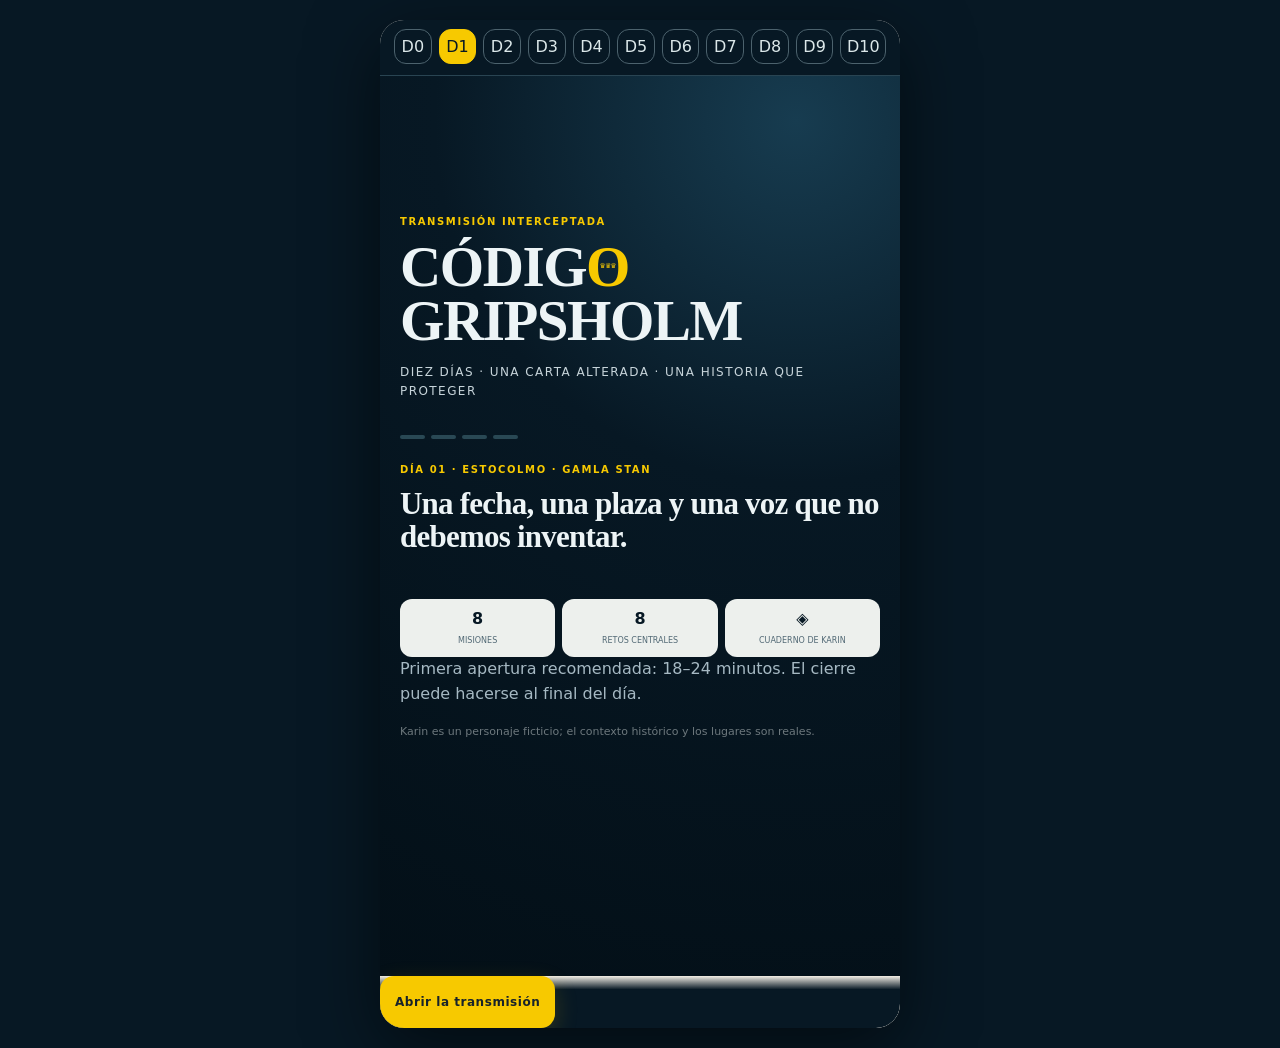
==== commit d67fa01b: "Añadir viñetas del Baño de Sangre" ====
--- a/dia1.html
+++ b/dia1.html
@@ -7,7 +7,7 @@
   <meta name="description" content="Código Gripsholm · Día 01 · La plaza cerrada.">
   <title>Código Gripsholm · Día 01</title>
   <link rel="manifest" href="manifest.webmanifest">
-  <link rel="stylesheet" href="styles.css?v=38">
+  <link rel="stylesheet" href="styles.css?v=39">
 </head>
 <body>
   <div id="app" class="app">
@@ -42,7 +42,8 @@
   <script src="assets/data/nordic-map-data.js"></script>
   <script src="assets/data/world-map-data.js"></script>
   <script src="day1-data.js?v=14"></script>
-  <script src="day1-v7-data.js?v=8-06"></script>
-  <script src="app-dia1.js?v=45"></script>
+  <script src="day1-v7-data.js?v=8-07"></script>
+  <script src="connection-status.js?v=1"></script>
+  <script src="app-dia1.js?v=46"></script>
 </body>
 </html>
--- a/styles.css
+++ b/styles.css
@@ -1,3 +1,7 @@
+/* Día 09 · visuales narrativos: textos y fechas siguen en HTML para conservar precisión. */
+.d9-story-art{margin:10px 0 14px;overflow:hidden;border:1px solid var(--line);border-radius:15px;background:#eee5d2}.d9-story-art img{display:block;width:100%;height:auto}.d9-comic-strip{border-color:#123347;background:#f3ead7}.d9-story-art figcaption{padding:7px 9px;color:var(--muted);font-size:9px;line-height:1.3}.d9-story-steps{display:grid;grid-template-columns:1fr 1fr;gap:7px}.d9-story-steps div,.d9-place-list div,.d9-lion-facts div{display:grid;gap:3px;padding:10px;border:1px solid #9fc2cd;border-radius:13px;background:#e7f1f2}.d9-story-steps b{color:var(--blue);font-size:14px}.d9-story-steps span,.d9-place-list span,.d9-lion-facts span{color:#526a73;font-size:10px;line-height:1.35}.d9-sture-compare{display:grid;grid-template-columns:1fr 1fr;gap:8px;margin:10px 0}.d9-sture-compare>div{display:grid;gap:5px;padding:12px;border:1px solid var(--line);border-radius:15px;background:#fffdf8}.d9-sture-compare b{color:var(--blue);font-size:11px;letter-spacing:.04em}.d9-sture-compare span,.d9-sture-compare small{font-size:10px;line-height:1.35;color:var(--muted)}.d9-sture-compare strong{font-size:12px}.d9-key-comic{display:grid;grid-template-columns:1fr auto;gap:6px;align-items:center;margin:12px 0}.d9-key-comic>div{display:grid;gap:2px;padding:10px;border:1px solid #9fc2cd;border-radius:13px;background:#e7f1f2}.d9-key-comic b{color:#fff;background:var(--blue);width:19px;height:19px;border-radius:50%;display:grid;place-items:center;font-size:10px}.d9-key-comic strong{font-size:10px;letter-spacing:.04em}.d9-key-comic span{font-size:10px;color:#526a73}.d9-key-comic i,.d9-word-chain i{font-style:normal;color:var(--blue);font-weight:900}.d9-word-chain{display:flex;align-items:stretch;gap:5px;margin:14px 0;overflow:auto}.d9-word-chain span{display:grid;gap:3px;min-width:105px;padding:9px;border-radius:11px;background:#fffdf8;border:1px solid var(--line)}.d9-word-chain b{font-size:10px}.d9-word-chain small{font-size:9px;color:var(--muted)}.d9-sweden-map{margin:8px 0;background:#eff5f4;border:1px solid #9fc2cd;border-radius:15px;overflow:hidden}.d9-sweden-map svg{display:block;width:100%;max-height:320px}.d9-map-dot circle{fill:#ffcf00;stroke:#092d3e;stroke-width:2}.d9-map-dot text{font-size:11px;font-weight:900;text-anchor:middle;fill:#092d3e}.d9-map-label{font-size:9px;font-weight:900;fill:#092d3e}.d9-place-list{display:grid;grid-template-columns:1fr 1fr;gap:7px}.d9-place-list b{font-size:10px;letter-spacing:.04em}.d9-family-tree{display:grid;gap:9px;margin:12px 0}.d9-person{display:grid;gap:3px;padding:11px;border:1px solid #9fc2cd;border-radius:13px;background:#e7f1f2;text-align:center}.d9-person b{font-size:11px;letter-spacing:.04em}.d9-person span,.d9-person small{font-size:10px;line-height:1.35;color:#526a73}.d9-person.root{margin-inline:18%;background:#fff4c8;border-color:#d3ad00}.d9-branch{display:grid;grid-template-columns:1fr 1fr;gap:8px;position:relative}.d9-branch::before{content:"";position:absolute;left:25%;right:25%;top:-7px;border-top:2px solid #8fb9c8}.d9-branch.outcome::before{border-top-style:dashed}.d9-lion-facts{display:grid;grid-template-columns:1fr 1fr;gap:7px}.d9-lion-facts b{font-size:10px;letter-spacing:.04em}
+@media(max-width:390px){.d9-story-steps,.d9-lion-facts,.d9-sture-compare{grid-template-columns:1fr}.d9-key-comic{grid-template-columns:1fr}.d9-key-comic i{justify-self:center;transform:rotate(90deg)}.d9-place-list{grid-template-columns:1fr 1fr}.d9-person.root{margin-inline:10%}}
+
 :root{
   --night:#071824;--night2:#102d3e;--paper:#f3efe6;--paper2:#fffdf8;--ink:#102331;
   --blue:#08699f;--yellow:#f7c900;--red:#922f3b;--green:#24735e;--muted:#6d787d;
@@ -7,13 +11,15 @@
 }
 *{box-sizing:border-box}[hidden]{display:none!important}html,body{margin:0;min-height:100%;background:var(--night)}body{min-height:100dvh}button{font:inherit;-webkit-tap-highlight-color:transparent}.app{position:relative;width:min(100%,520px);min-height:100dvh;margin:auto;background:var(--paper);box-shadow:0 20px 70px #0008;overflow-x:hidden}
 .topbar{position:sticky;z-index:50;top:0;height:calc(66px + env(safe-area-inset-top));padding:env(safe-area-inset-top) 14px 0;display:grid;grid-template-columns:44px 1fr auto;align-items:center;gap:9px;color:#fff;background:rgba(7,24,36,.97);backdrop-filter:blur(15px)}
+.connection-status{display:block;margin-top:2px;color:#9fb4bd;font-size:8px;font-weight:800;letter-spacing:.02em}.connection-status::before{display:inline-block;width:6px;height:6px;margin-right:4px;border-radius:50%;content:"";background:#45ad88}.connection-status[data-state="offline"]{color:#f2cf70}.connection-status[data-state="offline"]::before{background:#f2c94c}
 .icon-btn{width:44px;height:44px;border:0;border-radius:14px;color:#fff;background:#ffffff12;font-size:21px}.where{display:flex;min-width:0;flex-direction:column}.where small{color:#91a7b3;font-size:9px;letter-spacing:.16em}.where strong{overflow:hidden;font-size:12px;letter-spacing:.03em;text-overflow:ellipsis;white-space:nowrap}.fund-pill{min-width:76px;padding:8px 11px;border:1px solid #f7c90055;border-radius:18px;color:#fff;background:#f7c90010}.fund-pill span{color:var(--yellow);font-size:16px;font-weight:900}.fund-pill small{margin-left:2px;color:#cfdae0;font-size:9px}.day-progress{position:sticky;z-index:49;top:calc(66px + env(safe-area-inset-top));height:3px;background:#29424f}.day-progress span{display:block;width:0;height:100%;background:var(--yellow);transition:width .35s}
 .screen{min-height:100dvh;padding:25px 20px calc(112px + var(--safe));background:var(--paper)}.screen.dark{color:#edf4f6;background:radial-gradient(circle at 80% 5%,#173c50 0,var(--night) 38%,#030f17 100%)}.screen.result{background:linear-gradient(150deg,#f8f2e7,#e4eef1)}.screen.center{display:flex;flex-direction:column;justify-content:center}.kicker{margin:0 0 10px;color:var(--blue);font-size:10px;font-weight:900;letter-spacing:.16em;text-transform:uppercase}.dark .kicker{color:var(--yellow)}h1,h2,h3,p{margin-top:0}h1,h2{font-family:Georgia,"Times New Roman",serif;letter-spacing:-.025em}h1{font-size:clamp(38px,11vw,57px);line-height:.96}h2{font-size:31px;line-height:1.06}h3{font-size:17px;line-height:1.3}p{font-size:16px;line-height:1.55}.lead{font-size:19px;line-height:1.46}.muted{color:var(--muted)}.dark .muted{color:#a6b9c3}.note{padding:15px 17px;border-left:3px solid var(--yellow);background:#f7c90012;font-family:Georgia,serif;font-size:18px;line-height:1.45}.redacted{padding:2px 7px;color:#fff;background:var(--red);letter-spacing:.08em}.code-logo h1{margin-bottom:14px}.logo-o{position:relative;color:var(--yellow)}.logo-crowns{position:absolute;top:50%;left:50%;transform:translate(-50%,-50%);font-family:system-ui;font-size:7px;letter-spacing:-1px}.tagline{color:#c7d4da;font-size:12px;letter-spacing:.12em}.signal{display:flex;gap:6px;margin:23px 0}.signal i{width:25px;height:4px;border-radius:3px;background:#294854;animation:signal 1.2s ease-in-out infinite alternate}.signal i:nth-child(2){animation-delay:.15s}.signal i:nth-child(3){animation-delay:.3s}.signal i:nth-child(4){animation-delay:.45s}@keyframes signal{to{background:var(--yellow);transform:scaleX(1.2)}}
-.actions{position:fixed;z-index:60;bottom:0;left:50%;display:flex;width:min(100%,520px);padding:12px 20px calc(12px + var(--safe));transform:translateX(-50%);gap:9px;background:linear-gradient(0deg,var(--paper) 74%,transparent)}.actions.darkbar{background:linear-gradient(0deg,var(--night) 74%,transparent)}.primary,.secondary,.link-btn{min-height:52px;padding:12px 15px;border-radius:14px;font-size:12px;font-weight:900;letter-spacing:.045em}.primary{flex:1;border:0;color:#17222a;background:var(--yellow);box-shadow:0 8px 23px #f7c9002b}.primary:disabled{opacity:.4;box-shadow:none}.secondary{border:1px solid var(--line);color:var(--ink);background:var(--paper2)}.darkbar .secondary{border-color:#ffffff33;color:#fff;background:#ffffff0d}.link-btn{border:0;color:var(--blue);background:transparent}.danger{width:100%;margin-top:20px;color:var(--red)}
+.speed-timer{display:inline-flex;align-items:center;gap:6px;margin:0 0 13px;padding:7px 11px;border:1px solid #d9ae00;border-radius:999px;color:#705500;background:#fff3be;font-size:13px;font-weight:800}.speed-timer b{font-size:18px;color:#17222a}\n.actions{position:fixed;z-index:60;bottom:0;left:50%;display:flex;width:min(100%,520px);padding:12px 20px calc(12px + var(--safe));transform:translateX(-50%);gap:9px;background:linear-gradient(0deg,var(--paper) 74%,transparent)}.actions.darkbar{background:linear-gradient(0deg,var(--night) 74%,transparent)}.primary,.secondary,.link-btn{min-height:52px;padding:12px 15px;border-radius:14px;font-size:12px;font-weight:900;letter-spacing:.045em}.primary{flex:1;border:0;color:#17222a;background:var(--yellow);box-shadow:0 8px 23px #f7c9002b}.primary:disabled{opacity:.4;box-shadow:none}.secondary{border:1px solid var(--line);color:var(--ink);background:var(--paper2)}.darkbar .secondary{border-color:#ffffff33;color:#fff;background:#ffffff0d}.link-btn{border:0;color:var(--blue);background:transparent}.danger{width:100%;margin-top:20px;color:var(--red)}
 .hero-photo{position:relative;margin:0 -4px 23px;overflow:hidden;border-radius:22px;box-shadow:0 15px 38px #0005}.hero-photo img{display:block;width:100%;aspect-ratio:3/2;object-fit:cover}.hero-photo::after{position:absolute;inset:auto 0 0;height:35%;content:"";background:linear-gradient(transparent,#07182499)}.transmission{display:grid;grid-template-columns:auto 1fr;gap:6px 14px;margin:17px 0 25px;font-size:11px}.transmission dt{color:#77909d;letter-spacing:.09em}.transmission dd{margin:0;font-weight:800}.audio-inline{display:inline-flex;align-items:center;min-height:40px;padding:7px 12px;border:1px solid #ffffff2e;border-radius:12px;color:#fff;background:#ffffff0d;font-weight:800}.fragment-grid{display:grid;grid-template-columns:repeat(4,1fr);gap:6px;margin:20px 0}.fragment-grid span{height:52px;border:1px solid #f7c90055;border-radius:8px;background:#f7c9000a}.fragment-grid span:last-child{grid-column:2/4;border-color:var(--yellow);display:grid;place-items:center;color:var(--yellow);font-size:10px;font-weight:900}
+.hero-photo.portrait-focus img{object-position:center 15%}
 .culture-compare{display:grid;gap:14px;margin:18px 0}.culture-compare figure{margin:0;overflow:hidden;border:1px solid var(--line);border-radius:18px;background:var(--paper2)}.culture-compare img{display:block;width:100%;aspect-ratio:3/2;object-fit:cover}.culture-compare figure:nth-child(2) img{object-position:center 38%}.culture-compare figcaption{display:grid;gap:5px;padding:13px 14px}.culture-compare figcaption strong{color:var(--blue);font-size:11px;letter-spacing:.1em}.culture-compare figcaption span{font-size:13px;line-height:1.45}.culture-credit{margin-top:0!important}.culture-credit a{color:var(--blue);font-weight:800}
 .helmet-gallery{display:grid;gap:13px;margin:18px 0}.helmet-gallery figure{display:grid;grid-template-columns:112px 1fr;min-height:112px;margin:0;overflow:hidden;border:1px solid var(--line);border-radius:18px;background:var(--paper2)}.helmet-gallery img{display:block;width:112px;height:112px;object-fit:cover}.helmet-gallery figure:nth-child(1) img{object-position:center}.helmet-gallery figure:nth-child(2) img{object-position:center}.helmet-gallery figure:nth-child(3) img{object-position:center 30%}.helmet-gallery figcaption{display:flex;flex-direction:column;justify-content:center;gap:6px;padding:15px}.helmet-gallery strong{font-size:12px;letter-spacing:.08em}.helmet-gallery span{color:var(--muted);font-size:13px;line-height:1.35}
-.bird-gallery{display:grid;gap:13px;margin:18px 0}.bird-gallery figure{display:grid;grid-template-columns:112px 1fr;min-height:112px;margin:0;overflow:hidden;border:1px solid var(--line);border-radius:18px;background:var(--paper2)}.bird-gallery img{display:block;width:112px;height:112px;object-fit:cover}.bird-gallery figcaption{display:flex;flex-direction:column;justify-content:center;gap:6px;padding:15px}.bird-gallery strong{font-size:12px;letter-spacing:.08em}.bird-gallery span{color:var(--muted);font-size:13px;line-height:1.35}
+.bird-gallery{display:grid;gap:13px;margin:18px 0}.bird-gallery figure{display:grid;grid-template-columns:112px 1fr;min-height:112px;margin:0;overflow:hidden;border:1px solid var(--line);border-radius:18px;background:var(--paper2)}.bird-gallery img{display:block;width:112px;height:112px;object-fit:cover}.bird-gallery figcaption{display:flex;flex-direction:column;justify-content:center;gap:6px;padding:15px}.bird-gallery strong{font-size:12px;letter-spacing:.08em}.bird-gallery span{color:var(--muted);font-size:13px;line-height:1.35}.d1-bloodbath-comic{display:grid;gap:14px;margin:14px 0 18px}.d1-bloodbath-comic figure{margin:0;overflow:hidden;border:2px solid #173b4a;border-radius:17px;background:#eee5d2;box-shadow:0 2px 7px #0b314522}.d1-bloodbath-comic img{display:block;width:100%;height:auto}.d1-bloodbath-comic figcaption{display:flex;flex-direction:column;gap:3px;padding:8px 10px;background:#f6f0dd;color:#315867;text-align:center}.d1-bloodbath-comic strong{font-size:10px;letter-spacing:.08em}.d1-bloodbath-comic span{font-size:10px;line-height:1.3;color:#526a73}
 .mission-cover{padding:20px;border:1px solid var(--line);border-radius:23px;background:var(--paper2);box-shadow:0 12px 32px #1023310d}.mission-index{display:grid;place-items:center;width:42px;height:42px;margin-bottom:15px;border:1px solid var(--line);border-radius:50%;color:var(--blue);font-weight:900}.obstacle{margin-bottom:8px;color:var(--red);font-size:12px;font-weight:800}.mission-stats{display:grid;grid-template-columns:repeat(3,1fr);gap:7px;margin-top:20px}.mission-stats>div{padding:10px 5px;border-radius:12px;background:#edf0ed;text-align:center}.mission-stats strong{display:block;font-size:16px}.mission-stats small{color:var(--muted);font-size:8px;text-transform:uppercase}.fund-status{margin:18px 0 0;padding:13px 14px;border-left:3px solid var(--yellow);background:#f7c90013;font-size:13px;line-height:1.45}
 .key-count{margin-bottom:9px;color:var(--blue);font-size:11px;font-weight:900;letter-spacing:.09em}.puzzle-card{margin:15px 0;padding:16px;border:1px solid var(--line);border-radius:18px;background:var(--paper2)}.evidence{display:grid;gap:8px;margin:18px 0}.evidence-row{display:grid;grid-template-columns:80px 1fr;align-items:center;padding:11px 12px;border-radius:12px;background:var(--paper2)}.evidence-row small{color:var(--muted);font-weight:800}.evidence-row strong{font-family:Georgia,serif;font-size:18px}.options{display:grid;gap:10px;margin:19px 0}.option{width:100%;min-height:57px;padding:13px 15px;border:1px solid var(--line);border-radius:15px;color:var(--ink);background:var(--paper2);text-align:left;font-weight:650;line-height:1.35}.option.selected{border-color:var(--blue);background:#e2eff5;box-shadow:inset 0 0 0 1px var(--blue)}.option.locked,.option.correct{border-color:var(--green);background:#e1f0e9}.option.locked::before{margin-right:7px;content:"✓";color:var(--green);font-weight:900}.option.wrong{border-color:var(--red);background:#f5e4e4}.option:disabled{color:inherit;opacity:1}.feedback{margin:20px 0 0;padding:16px;border-left:4px solid var(--green);border-radius:16px;background:#e1f0e9}.feedback.bad{border-color:var(--red);background:#f5e4e4}.feedback strong{display:block;margin-bottom:5px}.feedback p{margin:0;font-size:14px}.reward{margin-top:8px!important;color:var(--green);font-weight:900}.hint{margin:12px 0;padding:13px;border:1px dashed #922f3b77;border-radius:13px;color:#70333a;background:#922f3b0b;font-size:13px}details.dossier{margin:18px 0;border-top:1px solid var(--line);border-bottom:1px solid var(--line)}details.dossier summary{padding:14px 0;color:var(--blue);font-size:11px;font-weight:900;letter-spacing:.08em;cursor:pointer}details.dossier p{padding:0 3px 4px;font-size:14px}
 .geo-map{position:relative;width:100%;margin:14px 0;border:1px solid #9fc2cd;border-radius:20px;overflow:hidden;background:#b8dbe5}.geo-map svg{display:block;width:100%;height:auto}.country{fill:#e4deca;stroke:#6d858d;stroke-width:.7;vector-effect:non-scaling-stroke}.country.dim{fill:#d6d6c8}.country.active{cursor:pointer}.country.active:hover,.country.active.chosen{fill:#f4d968}.country.solution{fill:#f7c900}.lake{fill:#76b8d0;stroke:#45889e;stroke-width:.6}.sea-label{fill:#26687d;font-size:8px;font-weight:800;letter-spacing:.04em}.place-label{fill:#163542;font-size:8px;font-weight:900}.target-dot{cursor:pointer;fill:#fff;stroke:#173d50;stroke-width:2}.target-dot.selected{fill:var(--yellow)}.target-dot.fixed{fill:var(--green);stroke:#fff}.target-number{pointer-events:none;fill:#173d50;font-size:8px;font-weight:900;text-anchor:middle;dominant-baseline:central}.target-number.fixed{fill:#fff}.map-caption{margin:-6px 0 10px;color:var(--muted);font-size:10px;text-align:center}.label-bank{display:flex;flex-wrap:wrap;gap:8px;margin:14px 0}.map-label-chip{min-height:40px;padding:8px 11px;border:1px solid var(--line);border-radius:12px;background:var(--paper2);font-size:12px;font-weight:800}.map-label-chip.selected{border-color:var(--blue);background:#e2eff5}.map-label-chip.fixed{border-color:var(--green);color:var(--green);background:#e1f0e9}.map-label-chip.fixed::before{margin-right:5px;content:"✓"}.map-label-chip:disabled{opacity:1}.insets{display:grid;grid-template-columns:1fr 1fr;gap:9px;margin-top:9px}.inset-target{min-height:64px;padding:10px;border:1px solid var(--line);border-radius:14px;background:#d6e8ed;text-align:center;font-size:11px}.inset-target.selected{box-shadow:inset 0 0 0 2px var(--blue)}.inset-target.fixed{color:#fff;background:var(--green)}.placement-progress{margin:12px 0;color:var(--blue);font-size:13px;font-weight:800}
@@ -39,6 +45,7 @@
 .map-label-line{stroke:#173d50;stroke-width:.75;vector-effect:non-scaling-stroke}.map-marker.small{stroke-width:1.2}
 .historic-zone{stroke-width:2;stroke-dasharray:5 3;vector-effect:non-scaling-stroke}.historic-zone.svear{fill:#f7c90075;stroke:#8f7400}.historic-zone.gotar{fill:#08699f55;stroke:#07577f}.historic-zone-label{fill:#071824;font-size:13px;font-weight:950;text-anchor:middle;dominant-baseline:middle;paint-order:stroke;stroke:#fff;stroke-width:4px}
 .map-legend,.route-legend{display:flex;flex-wrap:wrap;justify-content:center;gap:8px 16px;margin:9px 0 14px;font-size:10px;font-weight:850}.map-legend span{display:flex;align-items:center;gap:5px}.map-legend i{width:17px;height:10px;border-radius:3px}.map-legend .svear{background:#f7c90099}.map-legend .gotar{background:#08699f77}
+.sweden-regions-geo{margin:12px 0;overflow:hidden;border:1px solid #7aa1ad;border-radius:18px;background:#b9dde7}.sweden-regions-geo svg{display:block;width:100%;height:auto}.sweden-regions-geo .country{fill:#edf0e6;stroke:#7d9298;stroke-width:.65}.sweden-region{opacity:.72}.sweden-region.norrland{fill:#56819a}.sweden-region.svealand{fill:#7e9d6e}.sweden-region.gotaland{fill:#ac7b49}.sweden-outline{fill:none;stroke:#163e4c;stroke-width:1.7}.region-label{fill:#fffdf8;font-size:9px;font-weight:950;letter-spacing:.08em;text-anchor:middle;paint-order:stroke;stroke:#284b56;stroke-width:3px}.water-region-label{fill:#286d84;font-size:8px;font-weight:900;letter-spacing:.08em}.region-place{fill:#f5c500;stroke:#082b3b;stroke-width:2}.region-leader{fill:none;stroke:#082b3b;stroke-width:1.4}.region-place-label,.region-place-sub{fill:#082b3b;font-size:8px;font-weight:900;paint-order:stroke;stroke:#fffdf8;stroke-width:3px}.region-place-sub{font-size:7px;font-weight:700}.sweden-region-key{display:flex;flex-wrap:wrap;justify-content:center;gap:8px 14px;margin:9px 0;font-size:11px;font-weight:850}.sweden-region-key span{display:flex;align-items:center;gap:5px}.sweden-region-key i{width:16px;height:10px;border-radius:3px}.sweden-region-key .norrland{background:#56819a}.sweden-region-key .svealand{background:#7e9d6e}.sweden-region-key .gotaland{background:#ac7b49}
 .viking-route-maps{display:grid;gap:12px}.viking-route-panel{padding:9px;border:1px solid var(--line);border-radius:15px;background:#fffdf8}.viking-route-panel>strong{display:block;color:var(--blue);font-size:10px;letter-spacing:.1em}.viking-route-panel .geo-map{margin-bottom:0}.route-legend span::before{display:inline-block;width:19px;margin-right:5px;border-top:3px dashed;content:""}.route-legend .east::before{border-color:#b62d3d}.route-legend .west::before{border-color:#08699f}.route-legend .atlantic::before{border-color:#24735e}
 .ship-gallery{display:grid;grid-template-columns:repeat(3,1fr);gap:8px;margin:16px 0}.ship-type{padding:8px;border:1px solid #9fc2cd;border-radius:15px;background:#e7f1f2;text-align:center}.ship-type svg{display:block;width:100%;height:auto}.ship-type strong,.ship-type span{display:block}.ship-type strong{font-size:10px}.ship-type span{margin-top:4px;color:#526a73;font-size:9px;line-height:1.3}.ship-water{fill:none;stroke:#78b5c7;stroke-width:2}.ship-hull{fill:#7b5436;stroke:#37291d;stroke-width:2}.ship-hull.knarr{fill:#875f3e}.ship-hull.coast{fill:#9a7656}.ship-mast{fill:#d8b267;stroke:#4d3925;stroke-width:2;stroke-linejoin:round}.ship-oars path{stroke:#62452f;stroke-width:2}
 .character-gallery{display:grid;grid-template-columns:1fr 1fr;gap:9px;margin:16px 0}.history-person{display:grid;grid-template-rows:112px auto auto 1fr;overflow:hidden;border:1px solid var(--line);border-radius:15px;background:var(--paper2)}.history-person img,.portrait-symbol{width:100%;height:112px;object-fit:cover;object-position:center 24%;background:#d7d0be}.portrait-symbol{display:grid;place-items:center;color:#9c7b00;font-size:38px}.history-person strong,.history-person span,.history-person small{padding-inline:10px}.history-person strong{padding-top:9px;font-family:Georgia,serif;font-size:15px}.history-person span{padding-top:3px;color:var(--blue);font-size:10px;font-weight:900}.history-person small{padding-top:6px;padding-bottom:10px;color:var(--muted);font-size:9px;line-height:1.35}.rune-card{background:linear-gradient(145deg,#ddd2b9,#f1ead8)!important}.rune-card em{margin-top:6px;color:#7c453e;font-size:8px}
@@ -73,7 +80,11 @@
 .route-explorer{margin:14px 0}.route-map{min-height:360px}.route-pin{position:absolute;z-index:5;left:var(--x);top:var(--y);display:grid;place-items:center;width:35px;height:35px;transform:translate(-50%,-50%);border:3px solid #fff;border-radius:50%;color:#071824;background:var(--yellow);box-shadow:0 4px 12px #0006;font-weight:950}.route-pin.seen{color:#fff;background:var(--green)}
 .route-detail{display:grid;grid-template-columns:38px 1fr;gap:11px;margin:12px 0;padding:14px;border:1px solid #ffffff2b;border-radius:15px;background:#ffffff0d}.route-detail p{margin:4px 0 0;font-size:13px}.route-number{display:grid;place-items:center;width:34px;height:34px;border-radius:50%;color:#071824;background:var(--yellow);font-weight:950}.dark .placement-progress{color:#b8ddea}
 .onsite-choice{display:grid;grid-template-columns:1fr 1fr;gap:8px;margin:14px 0}.onsite-choice .secondary{min-height:46px;padding:8px;font-size:10px}.onsite-status{grid-column:1/-1;margin:0;color:var(--green);font-size:12px;font-weight:850}
-.visual-evidence{margin:16px 0}.evidence-grid{display:grid;gap:8px}.evidence-grid.two{grid-template-columns:1fr 1fr}.evidence-grid.three{grid-template-columns:repeat(3,1fr)}.evidence-grid>div{display:flex;min-height:92px;flex-direction:column;justify-content:center;padding:12px;border:1px solid #9fc2cd;border-radius:15px;background:#e7f1f2;text-align:center}.evidence-grid b{font-size:11px;letter-spacing:.06em}.evidence-grid span{margin-top:5px;color:#526a73;font-size:10px;line-height:1.35}
+.visual-evidence{margin:16px 0}.evidence-grid{display:grid;gap:8px}.evidence-grid.two{grid-template-columns:1fr 1fr}.evidence-grid.three{grid-template-columns:repeat(3,1fr)}.evidence-grid>div{display:flex;min-height:92px;flex-direction:column;justify-content:center;padding:12px;border:1px solid #9fc2cd;border-radius:15px;background:#e7f1f2;text-align:center}.evidence-grid b{font-size:11px;letter-spacing:.06em}.evidence-grid span{margin-top:5px;color:#526a73;font-size:10px;line-height:1.35}.dark .evidence-grid>div,.dark .evidence-grid b{color:var(--ink)}.dark .evidence-grid span{color:#526a73}
+.peat-figure{width:100%;max-width:100%;min-width:0;margin:16px 0;overflow:hidden;border:1px solid #b8cbc7;border-radius:18px;background:#f8f6ed}.peat-figure img{display:block;width:100%;max-width:100%;height:auto;object-fit:contain}.peat-figure figcaption{padding:10px 12px;color:#526a73;font-size:11px;line-height:1.4}
+.d8-mobile-figure{contain:layout paint;isolation:isolate}.d8-mobile-figure img{min-width:0;aspect-ratio:auto;image-rendering:auto}
+.peat-mobile-sequence{display:grid;gap:9px;margin:15px 0}.peat-step{display:grid;grid-template-columns:44px 1fr;gap:11px;min-height:118px;padding:14px;border:1px solid #9ebec8;border-radius:17px;background:#edf5f4}.peat-step b{display:grid;place-items:center;align-self:start;width:36px;height:36px;border-radius:50%;background:#08749a;color:#fff;font-size:18px}.peat-step strong,.peat-step span{display:block}.peat-step strong{margin:3px 0 6px;color:#07384e;font-size:13px;letter-spacing:.06em}.peat-step span{font-size:13px;line-height:1.4}.peat-step.ice{background:linear-gradient(135deg,#ecf7fb,#d6ebf0)}.peat-step.lake{background:linear-gradient(135deg,#e7f4eb,#d5e9d8)}.peat-step.bog{background:linear-gradient(135deg,#edf0df,#d4dfbc)}.peat-mobile-sequence>i{justify-self:center;color:#08749a;font-size:23px;font-style:normal;font-weight:900}.peat-mobile-sequence>p{margin:2px 0 0;padding:11px 13px;border-left:4px solid #1e7d68;background:#e5f0eb;font-size:12px;line-height:1.4}.peat-mobile-layers{margin:15px 0;overflow:hidden;border:1px solid #9dbfc4;border-radius:18px;background:#f8f6ed}.peat-layer{display:grid;gap:4px;margin:0;padding:15px 16px}.peat-layer b{font-size:13px;letter-spacing:.06em}.peat-layer span{font-size:12px;line-height:1.35}.peat-layer.live{background:linear-gradient(180deg,#93b96e,#d3e3a7);color:#153c24}.peat-layer.recent{background:#718c51;color:#fff}.peat-layer.peat{min-height:125px;background:repeating-linear-gradient(8deg,#4b3325 0 13px,#604330 14px 25px);color:#fff}.peat-layer.water{background:linear-gradient(135deg,#7ac1d8,#2b869d);color:#fff}.peat-mobile-layers aside{padding:14px 16px;background:#fffdf8;font-size:12px;line-height:1.45}.peat-mobile-types{display:grid;gap:11px;margin:15px 0}.peat-type{position:relative;overflow:hidden;display:grid;gap:6px;min-height:160px;padding:16px;border:1px solid #9dbfc4;border-radius:17px;background:#edf4f1}.peat-type:after{content:"";position:absolute;right:-12px;bottom:-32px;width:120px;height:86px;border-radius:50% 50% 0 0;background:#493225;opacity:.95}.peat-type.low:before{content:"";position:absolute;right:26px;bottom:31px;width:76px;height:27px;border-radius:0 0 48% 48%;background:#3a9bb6}.peat-type.raised:before{content:"";position:absolute;right:20px;bottom:30px;width:105px;height:58px;border-radius:55% 55% 7px 7px;background:#4b3426}.peat-type.blanket:before{content:"";position:absolute;right:0;bottom:31px;width:150px;height:35px;border-radius:50% 0 0;background:#4b3426}.peat-rain{color:#277eaa;font-size:16px;letter-spacing:5px}.peat-type strong,.peat-type span,.peat-type i,.peat-type em{position:relative;z-index:1;max-width:62%}.peat-type strong{font-size:13px;letter-spacing:.06em}.peat-type span,.peat-type i{font-size:12px;line-height:1.35}.peat-type i{color:#4f686e}.peat-type em{padding:5px 7px;border-radius:7px;background:#ffdf62;color:#1b3540;font-size:9px;font-style:normal;font-weight:900;letter-spacing:.04em}.peat-mobile-timeline{display:grid;gap:9px;margin:15px 0;padding:0;list-style:none}.peat-mobile-timeline li{position:relative;display:grid;gap:5px;padding:14px 14px 14px 49px;border:1px solid #9dbfc4;border-radius:16px;background:#edf5f4}.peat-mobile-timeline li:before{content:"";position:absolute;left:16px;top:16px;width:18px;height:18px;border:4px solid #fff;border-radius:50%;background:#08749a;box-shadow:0 0 0 2px #08749a}.peat-mobile-timeline b{font-size:12px;letter-spacing:.06em}.peat-mobile-timeline span{font-size:13px;line-height:1.4}.peat-mobile-timeline .ice{background:#e4f1f5}.peat-mobile-timeline .lake{background:#e3f0e9}.peat-mobile-timeline .dry{background:#f1e8cf}.peat-mobile-timeline .wet{background:#dbeadd}.peat-mobile-timeline .depth{background:#e7dfd3}.peat-mobile-timeline .depth:before{background:#76553a;box-shadow:0 0 0 2px #76553a}@media(max-width:420px){.peat-step{min-height:105px;padding:12px}.peat-layer{padding:13px}.peat-type{min-height:150px}.peat-type strong,.peat-type span,.peat-type i,.peat-type em{max-width:64%}}
+.d8-comic{display:grid;grid-template-columns:1fr;gap:14px;margin:16px 0}.d8-comic figure{margin:0;overflow:hidden;border:1px solid #7c9cab;border-radius:17px;background:#f6f0dd;box-shadow:0 2px 7px #0b31451a}.d8-comic img{display:block;width:100%;max-width:100%;height:auto}.d8-comic figcaption{padding:8px 10px;color:#315867;font-size:9px;font-weight:900;letter-spacing:.08em;text-align:center}
 .evidence-photo{min-height:210px;padding:18px;border:1px solid #9fc2cd;border-radius:18px;background:#d7e7e9;text-align:center}.evidence-photo>b{display:block;margin:12px 0 4px;font-family:Georgia,serif;font-size:20px}.evidence-photo p{margin:0;font-size:12px}.stones-evidence .building{display:block;width:70%;height:120px;margin:auto;border-radius:4px 4px 0 0;background:radial-gradient(circle,#eee7cf 0 3px,transparent 4px) 8px 8px/24px 24px,#983d35;box-shadow:inset 0 -12px #71322d}.choir-evidence span{display:block;width:160px;height:120px;margin:auto;border:7px double #9d967e;border-radius:50% 50% 15% 15%;transform:perspective(180px) rotateX(35deg)}.crowns-evidence span{display:block;padding:35px 0;color:#d4a900;font-size:37px;text-shadow:0 2px #fff}
 .map-card{padding:12px}.map-card .geo-map{margin:8px 0}.map-water{fill:#b8dbe5}.map-marker{fill:var(--yellow);stroke:#092d3e;stroke-width:2}.map-label{fill:#092d3e;font-size:8px;font-weight:900;paint-order:stroke;stroke:#fff;stroke-width:3px;stroke-linejoin:round}.route-line{fill:none;stroke:#b62d3d;stroke-width:3;stroke-linecap:round;stroke-dasharray:7 4;vector-effect:non-scaling-stroke}.route-line.east{stroke:#b62d3d}.route-line.west{stroke:#08699f}.route-line.atlantic{stroke:#24735e}.route-line.ski{stroke:#08699f}.route-line.run{stroke:#b62d3d}.route-distance{fill:#071824;font-size:8px;font-weight:950;paint-order:stroke;stroke:#fff;stroke-width:3px}.route-key{fill:#071824;font-size:7px;font-weight:900;paint-order:stroke;stroke:#fff;stroke-width:3px}.aland-flag{display:grid;grid-template-columns:70px 1fr;gap:2px 10px;align-items:center}.aland-flag span{grid-row:1/3}.aland-flag svg{display:block;width:70px;border-radius:6px}.aland-flag b{align-self:end}.aland-flag small{align-self:start;color:var(--muted)}
 .map-water-name{fill:#17627d;font-size:9px;font-weight:900;letter-spacing:.08em;paint-order:stroke;stroke:#dff2f7;stroke-width:2px}
@@ -125,3 +136,46 @@
 .journey-tabs{display:flex;gap:7px;overflow:auto;padding:9px 14px 11px;background:#071824;border-bottom:1px solid #294452}.journey-tabs a,.journey-tabs span{display:inline-flex;align-items:center;justify-content:center;min-width:35px;padding:7px 9px;border-radius:12px;border:1px solid #4c626d;color:#dbe7e9;text-decoration:none;font:800 11px/1 var(--mono);white-space:nowrap}.journey-tabs a.active{background:#f7c900;color:#071824;border-color:#f7c900}.journey-tabs span{opacity:.42}
 .character-hero{margin:-4px -4px 24px}.character-hero img{aspect-ratio:16/9;object-position:center 22%}.mission-scene-screen{padding-top:12px}.mission-scene-screen h2{font-size:clamp(2.2rem,10vw,3.35rem)}.scene-dialogue{margin:16px 0 21px;font-size:1.15rem;line-height:1.5}.mission-brief{margin:20px 0;padding:17px;border:1px solid #ffffff27;border-radius:18px;background:#ffffff0b;line-height:1.5}.mission-brief p{margin:.4rem 0}.progress-block{margin:15px 0;padding:12px 13px;border:1px solid var(--line);border-radius:14px;background:var(--paper2)}.dark .progress-block{border-color:#ffffff29;background:#ffffff0d}.progress-block>div{display:flex;justify-content:space-between;gap:12px;font-size:12px;font-weight:800}.progress-block strong{color:var(--green)}.dark .progress-block strong{color:var(--yellow)}.progress-block i{display:block;height:7px;margin-top:9px;overflow:hidden;border-radius:7px;background:#cbd5d4}.dark .progress-block i{background:#ffffff25}.progress-block b{display:block;height:100%;border-radius:inherit;background:var(--green)}.dark .progress-block b{background:var(--yellow)}.character-response{display:grid;grid-template-columns:106px 1fr;gap:13px;align-items:stretch;margin:16px 0 0;overflow:hidden;border:1px solid #ffffff24;border-radius:17px;color:#fff;background:var(--night)}.character-response img{width:100%;height:100%;min-height:122px;object-fit:cover;object-position:center 22%}.character-response div{padding:15px 15px 13px}.character-response .kicker{margin-bottom:7px;color:var(--yellow)}.character-response p:last-child{margin:0;line-height:1.45;font-size:14px}.vasa-brief,.vasa-brief *{color:var(--ink)}.vasa-brief strong{color:var(--ink)}@media(max-width:420px){.character-response{grid-template-columns:88px 1fr}.character-response img{min-height:116px}.mission-scene-screen h2{font-size:2.35rem}}
 .context-copy{margin-top:18px;line-height:1.58}.context-copy p{margin:0 0 14px}.context-copy .history-timeline{margin:14px 0}.context-copy .evidence-grid{margin:14px 0}.context-copy .lead{font-size:1.08rem}.context-map{margin:15px 0;border:1px solid var(--line);border-radius:16px;overflow:hidden;background:#fff}.context-map img{display:block;width:100%;height:auto}.context-map figcaption{padding:9px 12px;color:var(--muted);font-size:12px;line-height:1.35}
+.official-sheet{display:inline-block;padding:10px 13px;border:1px solid #9db7aa;border-radius:12px;color:#234d3c!important;background:#e5efe7;font-size:12px;font-weight:900;text-decoration:none}.geology-motion{margin:16px 0}.geology-sky{position:relative;min-height:210px;overflow:hidden;border-radius:17px;background:linear-gradient(#b9dbe5 0 57%,#758c69 58%);color:#102e3c}.geo-age,.geo-today{position:absolute;z-index:3;padding:7px 9px;border-radius:8px;background:#fffdf8;font-size:10px;font-weight:900}.geo-age{top:12px;left:12px}.geo-today{right:12px;bottom:12px}.geo-rock{position:absolute;bottom:32px;left:20px;width:145px;height:90px;padding-top:34px;border-radius:44% 55% 36% 48%;background:#9d8a70;border:2px solid #645946;font-size:10px;font-style:normal;font-weight:900;text-align:center}.geo-rock:after{position:absolute;top:12px;bottom:8px;left:72px;width:4px;content:"";background:#514739;transform:rotate(24deg)}.geo-ice{position:absolute;bottom:0;left:-40%;width:55%;height:105px;padding:16px 20px;background:linear-gradient(135deg,#d7f1f5,#91cad6);clip-path:polygon(0 28%,100% 0,89% 100%,0 82%);font-size:11px;letter-spacing:.1em;animation:d4-ice-slide 8s ease-in-out infinite}.geo-boulder{position:absolute;bottom:31px;left:77px;width:36px;height:31px;border-radius:48% 52% 42% 54%;background:#746857;border:2px solid #4f493d;font-size:0;animation:d4-boulder-move 8s ease-in-out infinite}.geo-steps{display:grid;grid-template-columns:repeat(3,1fr);gap:7px;margin-top:8px}.geo-steps span{padding:9px;border-radius:10px;background:#e8f0e8;font-size:11px;line-height:1.35}.geo-steps b{display:inline-grid;place-items:center;width:18px;height:18px;margin-right:4px;border-radius:50%;color:#fff;background:#315d44}.fire-ring-diagram{display:grid;grid-template-columns:220px 1fr;gap:17px;align-items:center;margin:16px 0}.fire-ring-copy{display:grid;gap:7px}.fire-ring-copy div{padding:10px 12px;border-left:4px solid #a74732;background:#f3ead9}.fire-ring-copy strong,.fire-ring-copy span{display:block}.fire-ring-copy span{margin-top:3px;font-size:12px;line-height:1.4}@keyframes d4-ice-slide{0%,20%{transform:translateX(0)}45%,70%{transform:translateX(170%)}100%{transform:translateX(170%)}}@keyframes d4-boulder-move{0%,30%{transform:translateX(0)}58%,74%{transform:translateX(245px)}100%{transform:translateX(245px)}}@keyframes d4-boulder-move-small{0%,30%{transform:translateX(0)}58%,74%{transform:translateX(145px)}100%{transform:translateX(145px)}}@media(prefers-reduced-motion:reduce){.geo-ice,.geo-boulder{animation:none}.geo-ice{left:25%}.geo-boulder{left:322px}}@media(max-width:520px){.geo-steps,.fire-ring-diagram{grid-template-columns:1fr}.fire-ring-diagram{justify-items:center}.geo-steps span{font-size:12px}.geo-boulder{animation-name:d4-boulder-move-small}}@media(max-width:520px) and (prefers-reduced-motion:reduce){.geo-boulder{left:220px}}
+.tiveden-geology{display:grid;gap:12px;margin:16px 0}.geo-timeline{display:flex;flex-wrap:wrap;gap:6px;align-items:stretch;padding:11px;border-radius:14px;background:#edf5f5}.geo-timeline span{flex:1 1 105px;padding:8px;border-radius:9px;background:#fffdf8;font-size:10px;line-height:1.32}.geo-timeline b{display:block;color:#0873a3;font-size:10px}.geo-timeline i{display:grid;place-items:center;color:#197291;font-style:normal;font-weight:900}.geo-panel{overflow:hidden;border:1px solid #b2cbd0;border-radius:15px;background:#fffdf8}.geo-panel header{display:grid;grid-template-columns:28px 1fr;gap:9px;align-items:start;padding:11px 12px 8px}.geo-panel header>b{display:grid;place-items:center;width:27px;height:27px;border-radius:50%;color:#fff;background:#2c725c;font-size:13px}.geo-panel header strong,.geo-panel header span{display:block}.geo-panel header strong{font-size:13px}.geo-panel header span{margin-top:2px;color:#596e75;font-size:11px;line-height:1.32}.geo-panel p{margin:0;padding:10px 12px 12px;border-top:1px solid #d7e3e2;font-size:12px;line-height:1.48}.geo-scene{position:relative;height:142px;overflow:hidden;background:linear-gradient(#c5e2ea 0 59%,#89a179 60%)}.geo-scene .bedrock{position:absolute;right:-3%;bottom:-17px;left:-3%;height:65px;border-top:4px solid #625b4e;background:#9a8c72;clip-path:polygon(0 30%,12% 14%,24% 27%,39% 0,51% 22%,66% 8%,82% 25%,100% 0,100% 100%,0 100%)}.geo-scene em{position:absolute;bottom:29px;left:18px;color:#f9f5e9;font-size:10px;font-style:normal;font-weight:900;line-height:1.25;text-shadow:0 1px 2px #29251d}.crack{position:absolute;z-index:2;bottom:26px;width:4px;height:88px;background:#3f392f;transform-origin:bottom}.crack.one{left:36%;transform:rotate(29deg)}.crack.two{left:60%;height:59px;transform:rotate(-24deg)}.ice-sheet{position:absolute;z-index:3;top:34px;left:0;width:79%;height:66px;padding:13px 17px;background:linear-gradient(135deg,#ecfcff,#95d3e0);clip-path:polygon(0 13%,100% 0,89% 100%,0 84%);color:#1d6279;font-size:11px;font-style:normal;font-weight:900;letter-spacing:.06em}.ice-stone{position:absolute;z-index:4;top:77px;width:18px;height:14px;border:2px solid #4d4b42;border-radius:45%;background:#817866}.ice-stone.a{left:29%}.ice-stone.b{left:56%;top:69px}.force-arrow{position:absolute;z-index:5;right:13px;bottom:49px;color:#fff8de;font-size:9px;font-style:normal;font-weight:900;text-shadow:0 1px 2px #3e493a}.retreat-ice{position:absolute;z-index:2;top:39px;right:0;width:44%;height:59px;padding:12px 9px;background:linear-gradient(135deg,#ecfcff,#92cfdd);clip-path:polygon(17% 0,100% 17%,100% 100%,0 79%);color:#1e6074;font-size:9px;font-style:normal;font-weight:900;text-align:right}.left-block,.right-block{position:absolute;z-index:4;bottom:32px;width:37px;height:29px;border:2px solid #4c4a3f;background:#766e5e;clip-path:polygon(8% 22%,55% 0,100% 28%,88% 100%,12% 88%,0 48%)}.left-block{left:26%}.right-block{right:18%;width:48px;height:38px}.meltwater{position:absolute;z-index:5;right:7px;bottom:11px;color:#155f79;font-size:9px;font-style:normal;font-weight:900}.geo-key{display:grid;gap:3px;padding:12px 13px;border-left:5px solid #187b63;border-radius:10px;background:#e4f0ec;font-size:12px;line-height:1.42}.geo-key b{color:#12624e;font-size:10px;letter-spacing:.1em}@media(max-width:520px){.geo-timeline{display:grid;grid-template-columns:1fr 14px 1fr}.geo-timeline span{font-size:9px}.geo-timeline i{font-size:12px}.geo-timeline i:nth-of-type(2){grid-column:2}.geo-timeline span:nth-of-type(3){grid-column:1}.geo-timeline span:nth-of-type(4){grid-column:3}.geo-scene{height:132px}}
+.battle-route{display:grid;grid-template-columns:1fr auto 1fr auto 1fr;gap:8px;align-items:center;padding:16px 4px}.battle-route div{min-height:105px;padding:14px 8px;border:1px solid #9cbcc5;border-radius:14px;background:#e5f0ee;text-align:center;display:grid;align-content:center;gap:8px}.battle-route b{color:#073c56}.battle-route span{font-size:12px;line-height:1.35}.battle-route i{color:#a62f3f;font-style:normal;font-size:24px}.regions-card{overflow:hidden;border:1px solid #7aa0ac;border-radius:17px}.regions-card>div{min-height:88px;padding:16px 18px;display:grid;gap:4px;color:#fff}.regions-card b{font-size:1.1rem;letter-spacing:.08em}.regions-card span{font-size:12px}.region-north{background:#527a91}.region-mid{background:#759469}.region-south{background:#a87b50}.regions-card strong{padding:8px 9px;border-radius:8px;background:#fff2c8;color:#553c14;font-size:11px}.vasa-tree{display:grid;gap:10px;margin:14px 0}.vasa-root{justify-self:center;display:grid;gap:4px;min-width:170px;padding:13px;border-radius:13px;background:#082b3b;color:#fff;text-align:center}.vasa-root b{font-family:Georgia,serif}.vasa-root span{font-size:11px}.vasa-branches{display:grid;grid-template-columns:repeat(3,1fr);gap:7px}.vasa-branches>div{padding:11px 8px;border:1px solid #a8c7ca;border-radius:12px;background:#e7f1ef;display:grid;gap:6px;text-align:center}.vasa-branches strong{font-size:10px;color:#0873a3}.vasa-branches b{font:700 14px Georgia,serif}.vasa-branches span,.vasa-successors span{font-size:11px;line-height:1.3}.vasa-successors{display:grid;grid-template-columns:repeat(3,1fr);gap:7px}.vasa-successors span{padding:9px 6px;border-radius:9px;background:#f4ead7;text-align:center;font-weight:800}.fact-note,.legend-note{display:grid;gap:5px;padding:12px;margin-top:9px;border-left:4px solid #20735f;background:#e8f2ee;font-size:12px;line-height:1.45}.legend-note{border-left-color:#b78318;background:#fbf3df}.skottek-photo{overflow:hidden;border:1px solid #9fc2cd;border-radius:18px;background:#f8f7f1;margin:0}.skottek-photo img{display:block;width:100%;max-height:260px;object-fit:cover}.skottek-photo figcaption{display:grid;gap:5px;padding:12px;color:#123849}.skottek-photo figcaption span{font-size:12px;line-height:1.4}@media(max-width:520px){.battle-route{grid-template-columns:1fr;gap:4px}.battle-route i{transform:rotate(90deg);text-align:center}.vasa-branches,.vasa-successors{grid-template-columns:1fr}.vasa-branches>div{text-align:left}}
+.day7-route{display:flex;flex-wrap:wrap;gap:7px;align-items:center;justify-content:center;margin:12px 0}.route-place{display:grid;grid-template-columns:26px 1fr;gap:1px 7px;min-width:145px;flex:1 1 145px;padding:10px;border-radius:12px;border:1px solid #a9c0c2;background:#fdfcf6}.route-place b{grid-row:1/3;display:grid;place-items:center;width:25px;height:25px;border-radius:50%;background:#f5c500;color:#072b3b}.route-place strong{font-size:11px;letter-spacing:.04em}.route-place span{font-size:10px;line-height:1.3}.route-place.lake{background:#dff1f4}.route-place.castle{background:#f0e6d3}.route-place.peat{background:#e2eee1}.route-place.next{background:#e9e6dc}.day7-route>i{color:#a52d3e;font-size:19px;font-style:normal}.sweden-regions-map{position:relative;min-height:310px;overflow:hidden;border-radius:17px;background:#b9dde7}.sweden-outline{position:absolute;top:12px;bottom:12px;left:25%;width:42%;overflow:hidden;border:2px solid #456e78;border-radius:42% 33% 31% 39%/13% 12% 18% 16%;transform:rotate(8deg)}.sweden-outline section{display:grid;align-content:center;gap:5px;padding:16px 17px;color:#fff}.sweden-outline b{font-size:1.08rem;letter-spacing:.07em}.sweden-outline span{font-size:11px}.sweden-north{height:46%;background:#56819a}.sweden-mid{height:25%;background:#7e9d6e}.sweden-south{height:29%;background:#ac7b49}.sweden-south strong{padding:7px 9px;border-radius:8px;background:#fff0c7;color:#503710;font-size:11px;line-height:1.35}.sweden-south small{font-weight:600}.sweden-sea{position:absolute;right:4%;top:36%;color:#34738b;font-size:10px;letter-spacing:.11em;writing-mode:vertical-rl}.skottek-photo{overflow:hidden;border:1px solid #9fc2cd;border-radius:18px;background:#f8f7f1;margin:0}.skottek-photo img{display:block;width:100%;max-height:260px;object-fit:cover}.skottek-photo figcaption{display:grid;gap:5px;padding:12px;color:#123849}.skottek-photo figcaption span{font-size:12px;line-height:1.4}@media(max-width:520px){.day7-route{display:grid;grid-template-columns:1fr}.day7-route>i{justify-self:center;transform:rotate(90deg)}.sweden-outline{left:20%;width:52%}}
+.route-map-key{display:grid;gap:6px;margin-top:10px}.route-map-key span{padding:8px 10px;border-left:4px solid #218b74;background:#e8f2ee;font-size:11px;line-height:1.35}.sweden-regions-svg{display:block;width:100%;max-height:375px}.sweden-regions-svg text{fill:#fff;font:800 17px system-ui,sans-serif;letter-spacing:.06em;paint-order:stroke;stroke:#274f5b;stroke-width:2px}.sweden-regions-svg text.small{fill:#082b3b;font-size:11px;letter-spacing:0;stroke:#fffdf8;stroke-width:3px}.sweden-regions-svg text.tiny{fill:#082b3b;font-size:9px;letter-spacing:0;stroke:#fffdf8;stroke-width:3px}.sweden-regions-svg text.sea{fill:#31758d;font-size:10px;letter-spacing:.1em;stroke:none}@media(max-width:520px){.sweden-regions-svg{max-height:340px}}
+.lake-label-list,.gota-key,.hjo-key{display:grid;grid-template-columns:1fr 1fr;gap:8px;margin-top:12px}.lake-label-list div,.gota-key span,.hjo-key span{padding:11px 12px;border-radius:12px;background:#edf3ed;line-height:1.35}.lake-label-list strong,.lake-label-list span,.gota-key b,.hjo-key b{display:block}.lake-label-list span{margin-top:3px;font-size:12px}.gota-key b,.hjo-key b{margin-bottom:3px;font-size:10px;letter-spacing:.08em}.lock-diagram{display:grid;grid-template-columns:1fr auto 1.35fr auto 1fr;gap:7px;align-items:stretch;margin:15px 0}.lock-diagram div{display:grid;place-items:center;min-height:105px;padding:8px;border-radius:14px;background:#dcecf0;text-align:center}.lock-diagram div b{display:grid;place-items:center;width:24px;height:24px;margin-bottom:7px;border-radius:50%;background:#1e6f89;color:#fff}.lock-diagram div span{font-size:11px;font-weight:900;line-height:1.35}.lock-diagram i{align-self:center;width:10px;height:75%;border-radius:5px;background:#765b40}.fish-cards{display:grid;grid-template-columns:1fr 1fr;gap:10px}.fish-cards figure{margin:0;overflow:hidden;border:1px solid #b6c8d0;border-radius:14px;background:#edf6f7}.fish-cards figure>div{min-height:84px;padding:10px 11px}.fish-cards b,.fish-cards span{display:block}.fish-cards span{margin-top:4px;font-size:11px;line-height:1.35}.fish-cards img{display:block;width:100%;height:125px;object-fit:cover}.hjo-map{display:grid;grid-template-columns:1.15fr .85fr;min-height:210px;overflow:hidden;border-radius:17px;background:#79b9d2}.hjo-land{position:relative;display:grid;grid-template-columns:1fr 1fr;align-content:center;gap:14px;padding:20px;background:#e6dec8;clip-path:polygon(0 0,100% 0,75% 50%,100% 100%,0 100%)}.hjo-land b{display:grid;place-items:center;min-height:52px;padding:7px;border-radius:9px;background:#fffdf8;color:#09283a;font-size:11px;text-align:center}.hjo-land b:nth-child(2){background:#cae3ec}.hjo-water{display:grid;align-content:center;gap:6px;padding:14px;color:#07394b;text-align:center}.hjo-water strong{font-size:1.1rem;letter-spacing:.1em}.hjo-water span{font-size:11px}.estrid-timeline{display:grid;gap:8px}.estrid-timeline div{padding:11px 12px;border-left:4px solid #b48425;background:#f5edda}.estrid-timeline strong,.estrid-timeline span{display:block}.estrid-timeline span{margin-top:3px;font-size:12px;line-height:1.42}.source-note{margin:12px 0 0;padding:10px 12px;border-radius:10px;background:#e3eee7;font-size:12px;line-height:1.42}@media(max-width:520px){.lake-label-list,.gota-key,.hjo-key,.fish-cards{grid-template-columns:1fr}.lock-diagram{grid-template-columns:1fr;gap:4px}.lock-diagram i{justify-self:center;width:75%;height:10px}.hjo-map{grid-template-columns:1fr;min-height:250px}.hjo-land{min-height:150px;clip-path:polygon(0 0,100% 0,91% 100%,0 100%)}.hjo-water{min-height:90px}.fish-cards img{height:145px}}
+.lake-placement-map{margin:12px 0;overflow:hidden;border:1px solid #8db8c7;border-radius:18px;background:#b9dbe8}.lake-placement-map svg{display:block;width:100%;height:auto}.lake-placement-pin{cursor:pointer}.lake-placement-pin circle{fill:#f5c500;stroke:#082b3b;stroke-width:2.5}.lake-placement-pin text{fill:#082b3b;font-size:10px;font-weight:950;pointer-events:none}.lake-placement-pin.pending circle{fill:#fffdf8;stroke:#1f7a95}.lake-placement-pin.fixed circle{fill:#218b74;stroke:#fffdf8;stroke-width:3}.lake-placement-pin.fixed>text{fill:#fff}.lake-placement-pin .lake-placement-name{fill:#082b3b;font-size:9px;font-weight:950;paint-order:stroke;stroke:#fffdf8;stroke-width:3}.lake-placement-line{stroke:#315d69;stroke-width:1.2;stroke-dasharray:3 2}.lake-label-bank{margin:10px 0}.lake-fixed-notes{display:grid;gap:7px;margin-top:12px}.lake-fixed-notes div{padding:10px 12px;border:1px solid #218b74;border-radius:12px;background:#e7f3ee}.lake-fixed-notes b,.lake-fixed-notes span{display:block}.lake-fixed-notes span{margin-top:3px;font-size:12px;line-height:1.35}
+.lock-sequence{margin:14px 0 8px;overflow:hidden;border:1px solid #8db8c7;border-radius:17px;background:#d7edf2}.lock-sequence-svg{display:block;width:100%;height:auto;background:linear-gradient(#d8f0f5 0 72%,#abd4df 72%)}.lock-step>rect{fill:#fffdf8cc;stroke:#7aa1ad;stroke-width:1.5}.lock-step>text{fill:#0a617f;font-size:10px;font-weight:950;text-anchor:middle;letter-spacing:.06em}.lock-wall{fill:none;stroke:#5d4937;stroke-width:7;stroke-linecap:square}.lock-water{stroke:#4b9ab5;stroke-width:1}.lock-water.low{fill:#75bdd5}.lock-water.high{fill:#75bdd5}.lock-water.rising{fill:#75bdd5;opacity:.84}.lock-gate.closed{stroke:#714e34;stroke-width:5}.lock-gate.open{stroke:#714e34;stroke-width:5}.lock-boat{fill:#6e4931;stroke:#402d20;stroke-width:1.5}.lock-boat.raised{fill:#6e4931;stroke:#402d20;stroke-width:1.5}.lock-mast,.lock-mast.raised{stroke:#4b3525;stroke-width:2}.lock-rise-arrow,.lock-next{fill:none;stroke:#b62d3d;stroke-width:2.5}.lock-small{fill:#164555;font-size:7px;font-weight:800}.lock-note{fill:#173d50;font-size:7px;font-weight:800;text-anchor:middle}.lock-bottom{fill:#173d50;font-size:8px;font-weight:900}.lock-sequence-svg .lock-gate.open{stroke-dasharray:0}@media(max-width:520px){.lock-bottom{font-size:7px}.lock-note{font-size:6.6px}.lock-small{font-size:6.5px}}
+.map-explore-pin circle{fill:#f5c500;stroke:#082b3b;stroke-width:2.4;transition:fill .2s,stroke .2s}.map-explore-pin.opened circle{fill:#218b74;stroke:#fffdf8;stroke-width:3}.map-explore-pin text{fill:#082b3b;font-weight:950}.map-explore-pin.opened text{fill:#fff}.map-explore-pin .map-label{fill:#082b3b;paint-order:stroke;stroke:#fffdf8;stroke-width:3px}.map-explore-detail{min-height:64px;padding:12px 13px;border-left:4px solid #218b74;border-radius:12px;background:#e7f3ee;font-size:13px;line-height:1.4}.map-explore-detail strong{display:block;margin-bottom:3px}
+.d6-world-map{margin:12px 0;overflow:hidden;border:1px solid #7197a6;border-radius:18px;background:#b8dde8}.d6-world-map svg{display:block;width:100%;height:auto;min-height:250px}.d6-ocean{fill:#b8dde8}.d6-land{fill:#e9e1c9;stroke:#54777e;stroke-width:1.2;stroke-linejoin:round}.d6-land.africa{fill:#eadbb8}.d6-route{fill:none;stroke:#a32c3e;stroke-width:3;stroke-linecap:round;stroke-dasharray:8 5}.d6-continent{fill:#286d84;font-size:8px;font-weight:950;letter-spacing:.07em;paint-order:stroke;stroke:#e5f3f5;stroke-width:3px}.d6-ocean-label{fill:#4c95ab;font-size:7px;font-weight:900;letter-spacing:.1em}.d6-stop{fill:#f5c500;stroke:#082b3b;stroke-width:2.5}.d6-stop-number{fill:#082b3b;font-size:10px;font-weight:950}.d6-stop-label{fill:#082b3b;font-size:7px;font-weight:950;paint-order:stroke;stroke:#fffdf8;stroke-width:3px}@media(max-width:520px){.d6-continent{font-size:6.5px}.d6-stop-label{font-size:6.5px}.d6-world-map svg{min-height:220px}}
+.animal-cards{display:grid;grid-template-columns:1fr 1fr;gap:10px}.animal-cards figure{margin:0;overflow:hidden;border:1px solid #b6c8d0;border-radius:14px;background:#edf6f7}.animal-cards figure>div{min-height:80px;padding:10px 11px}.animal-cards b,.animal-cards span{display:block}.animal-cards span{margin-top:4px;font-size:11px;line-height:1.35}.animal-cards img{display:block;width:100%;height:135px;object-fit:cover}.lynx-cards figure{grid-column:span 1}@media(max-width:520px){.animal-cards{grid-template-columns:1fr}.animal-cards img{height:190px}}
+.drain-flow{display:grid;grid-template-columns:1fr auto 1fr auto 1fr auto 1fr;gap:6px;align-items:center;margin:14px 0}.drain-flow div{min-height:96px;padding:10px;border-radius:13px;background:#e3f1f4;text-align:center}.drain-flow b,.drain-flow span{display:block}.drain-flow span{margin-top:4px;font-size:11px;line-height:1.35}.drain-flow i{font-style:normal;font-size:22px;color:#17708c}.drain-warning{padding:11px 12px;border-left:4px solid #b14a39;background:#f7e7df;font-size:12px;line-height:1.42}.port-bars{display:grid;gap:12px;margin:14px 0}.port-bars div{display:grid;grid-template-columns:115px 1fr 112px;gap:8px;align-items:center}.port-bars strong,.port-bars span{font-size:12px}.port-bars i{display:block;height:15px;overflow:hidden;border-radius:8px;background:#d4e1e2}.port-bars b{display:block;height:100%;border-radius:inherit;background:#167b94}@media(max-width:520px){.drain-flow{grid-template-columns:1fr;gap:3px}.drain-flow i{justify-self:center;transform:rotate(90deg)}.port-bars div{grid-template-columns:1fr}.port-bars strong{margin-bottom:-5px}.port-bars span{margin-top:-5px}}
+.drain-system{margin:15px 0 12px;border:1px solid #c9dce0;border-radius:18px;overflow:hidden;background:#fdfcf8}.drain-system-svg{display:block;width:100%;height:auto}.drain-system figcaption{padding:11px 13px 12px;background:#f6faf9;color:#254454;font-size:12px;line-height:1.45}.drain-svg-title{font:700 11px system-ui,sans-serif;letter-spacing:1.6px;fill:#08749a}.drain-rain path{stroke:#268caf;stroke-width:3;stroke-linecap:round}.drain-ground{fill:#e8dfc7;stroke:#657982;stroke-width:2}.drain-house{fill:#f9f6ea;stroke:#657982;stroke-width:2}.drain-roof{stroke:#a64545;stroke-width:4;stroke-linecap:round}.drain-street{stroke:#687981;stroke-width:4}.drain-pipe{fill:none;stroke:#718895;stroke-width:11;stroke-linecap:round;stroke-linejoin:round}.drain-canal{fill:none;stroke:#55acc4;stroke-width:18;stroke-linecap:round}.drain-flow-arrow{fill:none;stroke:#08749a;stroke-width:3;stroke-linecap:round}.drain-red-arrow{fill:none;stroke:#b8424f;stroke-width:3;stroke-linecap:round}.drain-gate{stroke:#193c4b;stroke-width:5}.drain-gate-open{stroke:#167c69;stroke-width:4;stroke-linecap:round}.drain-gate-mini{stroke:#193c4b;stroke-width:3}.drain-gate-closed{stroke:#b8424f;stroke-width:4;stroke-linecap:round}.drain-svg-label{font:700 10px system-ui,sans-serif;fill:#294755}.drain-svg-small{font:500 9px system-ui,sans-serif;fill:#294755}.drain-panel-good{fill:#e0f2ec;stroke:#26806c;stroke-width:1.5}.drain-panel-stop{fill:#f9e8df;stroke:#b8424f;stroke-width:1.5}.drain-svg-panel-title{font:700 9px system-ui,sans-serif;letter-spacing:.35px;fill:#294755}.drain-steps{display:grid;grid-template-columns:repeat(3,1fr);gap:7px;margin:10px 0}.drain-steps div{display:grid;grid-template-columns:auto 1fr;gap:6px;align-items:start;padding:9px;border-radius:11px;background:#eaf3f4;font-size:11px;line-height:1.35}.drain-steps b{color:#08749a;font-size:13px}.drain-history{margin:10px 0 0;padding:10px 12px;border-left:4px solid #17708c;background:#eef5f6;font-size:12px;line-height:1.45}
+.estrid-photo{margin:0 0 13px;overflow:hidden;border-radius:14px;background:#e9e1d1}.estrid-photo img{display:block;width:100%;height:245px;object-fit:cover;object-position:center 22%}.estrid-photo figcaption{padding:8px 10px;font-size:11px;line-height:1.35}.world-route-map{display:flex;gap:6px;align-items:stretch;margin:15px 0;padding:12px;border-radius:16px;background:linear-gradient(180deg,#c4e0e8,#87b8ca)}.world-route-map div{display:grid;flex:1;align-content:center;gap:4px;min-height:120px;padding:8px;border-radius:11px;background:#fffdf8;text-align:center}.world-route-map b{font-size:10px;letter-spacing:.04em}.world-route-map span{font-size:10px;line-height:1.3}.world-route-map i{align-self:center;font-size:16px;font-style:normal;color:#174f65}@media(max-width:520px){.estrid-photo img{height:220px}.world-route-map{display:grid;grid-template-columns:1fr;gap:2px}.world-route-map div{min-height:64px}.world-route-map i{justify-self:center;transform:rotate(90deg)}}
+.gota-explore-map{position:relative;min-height:270px;overflow:hidden;border:1px solid #7197a6;border-radius:18px;background:#d7e7e6}.gota-water{position:absolute;inset:0;background:linear-gradient(138deg,transparent 0 18%,#74b7d3 19% 27%,transparent 28% 42%,#74b7d3 43% 51%,transparent 52% 65%,#74b7d3 66% 75%,transparent 76%)}.gota-line{position:absolute;top:49%;left:8%;width:84%;border-top:4px dashed #a83243;transform:rotate(-9deg)}.gota-stop{position:absolute;z-index:2;display:grid;grid-template-columns:28px 1fr;align-items:center;gap:6px;min-width:104px;padding:5px;border-radius:9px;background:#fffdf8;border:1px solid #9ebbc2;font-size:10px;box-shadow:0 1px 2px #0002}.gota-stop b{display:grid;place-items:center;width:25px;height:25px;border-radius:50%;background:#f5c500;color:#082b3b}.gota-stop small{grid-column:2;color:#1b765f;font-weight:800}.gota-stop.opened{background:#e6f4eb;border-color:#1d876b;box-shadow:0 0 0 3px #49b79255}.gota-stop:nth-of-type(3){left:5%;bottom:18px}.gota-stop:nth-of-type(4){left:20%;top:108px}.gota-stop:nth-of-type(5){left:36%;top:42px}.gota-stop:nth-of-type(6){left:49%;top:122px}.gota-stop:nth-of-type(7){left:63%;top:46px}.gota-stop:nth-of-type(8){right:4%;bottom:18px}.route-legend{display:grid;gap:7px;margin-top:11px}.route-legend span{padding:9px 11px;border-radius:9px;background:#e7f0ee;font-size:12px}.route-legend b{display:inline-grid;place-items:center;width:19px;height:19px;margin-right:5px;border-radius:50%;background:#f5c500;color:#082b3b}.world-route-geo{margin:12px 0;overflow:hidden;border:1px solid #7197a6;border-radius:18px;background:#b8dde8}.world-route-geo svg{display:block;width:100%;height:auto;min-height:245px}.world-route-geo .country{fill:#e9e1c9;stroke:#54777e;stroke-width:.65}.world-route-segment{fill:none;stroke:#a32c3e;stroke-width:2.2;stroke-dasharray:7 4}.world-continent{fill:#2a7188;font-size:9px;font-weight:900;letter-spacing:.08em;paint-order:stroke;stroke:#dff2f5;stroke-width:3px}.world-route-stop{fill:#f5c500;stroke:#082b3b;stroke-width:2}.world-route-number{fill:#082b3b;font-size:10px;font-weight:900}.world-route-label{fill:#082b3b;font-size:8px;font-weight:900;paint-order:stroke;stroke:#fffdf8;stroke-width:3px}@media(max-width:520px){.gota-explore-map{min-height:350px}.gota-stop{min-width:92px;font-size:9px}.gota-stop:nth-of-type(3){left:3%}.gota-stop:nth-of-type(4){left:7%;top:172px}.gota-stop:nth-of-type(5){left:35%;top:45px}.gota-stop:nth-of-type(6){left:34%;top:210px}.gota-stop:nth-of-type(7){right:3%;left:auto;top:88px}.gota-stop:nth-of-type(8){right:3%}.world-route-geo svg{min-height:210px}.world-continent{font-size:7px}.world-route-label{font-size:7px}}
+.trail-explorer{margin:14px 0;overflow:hidden;border:1px solid #7197a6;border-radius:18px;background:#eef5f3}.trail-explorer iframe{display:block;width:100%;height:330px;border:0}.trail-explorer .map-credit{margin:0;padding:8px 11px;background:#f7fbfa;color:#56707a;font-size:10px;text-align:center}
+
+/* Día 04 · Mapa de visita de Tiveden */
+.tiveden-park-map{margin:16px 0}.tiveden-map-frame{overflow:hidden;border:1px solid #7197a6;border-radius:18px;background:#d0e4e8}.tiveden-map-frame svg{display:block;width:100%;height:auto}.tiveden-land{fill:#d9dfbf}.tiveden-lake{fill:#8fc6d7;stroke:#54777e;stroke-width:2}.tiveden-road{fill:none;stroke:#e8c04e;stroke-width:4;stroke-linecap:round;opacity:.86}.tiveden-road.minor{stroke:#f7f3df;stroke-width:2.4}.tiveden-track{fill:none;stroke:var(--route);stroke-width:5;stroke-linecap:round;stroke-linejoin:round;stroke-dasharray:8 5;cursor:pointer;filter:drop-shadow(0 1px 1px #fff8)}.tiveden-track.outline{stroke-width:9;stroke-dasharray:none;pointer-events:none}.tiveden-place{cursor:pointer}.tiveden-place circle{fill:#f5c500;stroke:#082b3b;stroke-width:3;filter:drop-shadow(0 2px 2px #0005)}.tiveden-place text{fill:#082b3b;font:900 11px system-ui,sans-serif;pointer-events:none}.tiveden-place.active circle{fill:#207d68;stroke:#fffdf8;stroke-width:4}.tiveden-place.active text{fill:#fff}.tiveden-map-label{fill:#234f5d;font:900 10px system-ui,sans-serif;letter-spacing:.12em}.tiveden-water-label{fill:#397f96;font:900 9px system-ui,sans-serif;letter-spacing:.1em}.tiveden-route-key{display:grid;grid-template-columns:1fr 1fr;gap:7px;margin:11px 0}.tiveden-route-key span{display:grid;grid-template-columns:18px 1fr;gap:0 7px;align-items:center;padding:9px;border-radius:10px;background:#e8f1ed}.tiveden-route-key i{grid-row:1/3;display:block;height:16px;border-top:5px dashed var(--route)}.tiveden-route-key b{font-size:10px;line-height:1.25}.tiveden-route-key small{color:#526a73;font-size:9px}.tiveden-place-detail{display:grid;grid-template-columns:104px 1fr;gap:11px;align-items:start;min-height:104px;margin-top:12px;padding:11px;border-left:4px solid #207d68;border-radius:13px;background:#e7f3ee}.tiveden-place-detail figure{margin:0}.tiveden-place-detail img{display:block;width:104px;height:84px;object-fit:cover;border-radius:9px}.tiveden-place-detail figcaption{margin-top:4px;color:#5a7077;font-size:8px;line-height:1.25}.tiveden-place-detail p{margin:3px 0 0;font-size:11px;line-height:1.4}.tiveden-place-detail>p{grid-column:1/-1;font-size:12px}.tiveden-place-detail strong{font-size:14px}.tiveden-place-detail .kicker{margin:0;font-size:8px}@media(max-width:420px){.tiveden-route-key{grid-template-columns:1fr}.tiveden-place-detail{grid-template-columns:86px 1fr}.tiveden-place-detail img{width:86px;height:72px}.tiveden-map-label{font-size:8px}.tiveden-water-label{font-size:7px}}
+.tiveden-real-map{height:355px;overflow:hidden;border:1px solid #7197a6;border-radius:18px;background:#d0e4e8}.tiveden-real-map>p{padding:18px;color:#315867;font-size:13px}.d4-map-number{display:grid!important;place-items:center;width:31px!important;height:31px!important;border:3px solid #092d3e;border-radius:50%;color:#082b3b!important;background:#f5c500;font:900 12px/1 system-ui,sans-serif!important;box-shadow:0 2px 6px #0006}.leaflet-control-attribution{font-size:9px!important}.leaflet-container{font-family:system-ui,sans-serif}.leaflet-tile{filter:saturate(.86) contrast(.96)}.map-place-label{padding:3px 5px!important;border:0!important;border-radius:6px!important;background:#fffdf8e8!important;color:#082b3b!important;font:800 10px/1.2 system-ui,sans-serif!important;white-space:nowrap!important;box-shadow:0 1px 3px #0b314533!important}.map-place-label:before{display:none!important}
+
+/* Día 03 · mapa urbano real de Örebro */
+.orebro-city-explorer{margin:16px 0}.orebro-real-map{height:355px;overflow:hidden;border:1px solid #7197a6;border-radius:18px;background:#d0e4e8}.orebro-real-map>p{padding:18px;color:#315867;font-size:13px}.d3-city-number{display:grid!important;place-items:center;width:31px!important;height:31px!important;border:3px solid #092d3e;border-radius:50%;color:#082b3b!important;background:#f5c500;font:900 12px/1 system-ui,sans-serif!important;box-shadow:0 2px 6px #0006}
+.hjo-city-explorer{margin:16px 0}.hjo-real-map{height:355px;overflow:hidden;border:1px solid #7197a6;border-radius:18px;background:#d0e4e8}.hjo-real-map>p{padding:18px;color:#315867;font-size:13px}.d5-hjo-number{display:grid!important;place-items:center;width:31px!important;height:31px!important;border:3px solid #092d3e;border-radius:50%;color:#082b3b!important;background:#f5c500;font:900 12px/1 system-ui,sans-serif!important;box-shadow:0 2px 6px #0006}
+.map-caption-strong{font-weight:700}.map-place-cards{display:grid;gap:9px;margin-top:13px}.map-place-card{display:grid;width:100%;grid-template-columns:28px 92px 1fr;gap:9px;align-items:start;padding:10px;border:1px solid #c4d7d4;border-radius:14px;background:#e7f3ee;color:#132f3d;text-align:left;font:inherit;cursor:pointer}.map-place-card.active{border-color:#1b856d;box-shadow:0 0 0 3px #49b79233;background:#eef8f3}.map-place-number{display:grid;place-items:center;width:28px;height:28px;border:2px solid #082b3b;border-radius:50%;background:#f5c500;color:#082b3b;font-weight:900}.map-place-card figure{margin:0}.map-place-card img{display:block;width:92px;height:72px;object-fit:cover;border-radius:9px}.map-place-card figcaption{margin-top:4px;color:#567078;font-size:8px;line-height:1.22}.map-place-copy b,.map-place-copy small{display:block}.map-place-copy b{font-size:14px;line-height:1.2}.map-place-copy small{margin-top:4px;font-size:11px;line-height:1.38}.map-place-card:focus-visible{outline:3px solid #08749a;outline-offset:2px}@media(max-width:420px){.map-place-card{grid-template-columns:26px 78px 1fr;gap:8px;padding:9px}.map-place-number{width:26px;height:26px}.map-place-card img{width:78px;height:64px}.map-place-copy b{font-size:13px}.map-place-copy small{font-size:10px}.map-place-label{font-size:9px!important}}
+
+/* Día 03 · viñetas de Bergslagen */
+.bergslagen-comic{display:grid;grid-template-columns:1fr;gap:12px;margin:16px 0}.bergslagen-comic>.kicker{margin:0}.bergslagen-comic figure{margin:0;overflow:hidden;border:1px solid #7c9cab;border-radius:14px;background:#f6f0dd;box-shadow:0 2px 6px #0b31451a}.bergslagen-comic img{display:block;width:100%;height:auto}.bergslagen-comic figcaption{padding:7px 9px;color:#315867;font-size:9px;font-weight:900;letter-spacing:.08em;text-align:center}
+
+/* Día 09 · viñetas verticales de Gripsholm */
+.d9-pax-vertical-comic{display:grid;gap:13px;margin:10px 0 14px}.d9-pax-panel{position:relative;display:block;margin:0;overflow:hidden;border:2px solid #173b4a;border-radius:15px;background:#eee5d2;box-shadow:0 2px 7px #0b314522}.d9-pax-panel img{display:block;width:100%;height:auto}.d9-pax-speech{position:absolute;z-index:2;top:6%;left:7%;max-width:58%;padding:8px 10px;border:2px solid #173b4a;border-radius:18px;background:#fffdf8;color:#173b4a;font:800 13px/1.12 var(--sans);text-align:center;box-shadow:0 2px 0 #173b4a22}.d9-pax-speech::after{content:"";position:absolute;bottom:-12px;left:25%;width:18px;height:18px;border-right:2px solid #173b4a;border-bottom:2px solid #173b4a;background:#fffdf8;transform:skew(-25deg) rotate(25deg)}.d9-pax-panel figcaption{position:absolute;z-index:2;right:6%;bottom:7%;left:6%;padding:8px 10px;border:2px solid #173b4a;border-radius:4px;background:#f8eccd;color:#173b4a;font:800 12px/1.22 Georgia,serif;text-align:center;box-shadow:0 2px 0 #173b4a33}.d9-pax-panel>small{position:absolute;z-index:2;right:0;bottom:1.5%;left:0;color:#edf4ee;font:800 8px/1 var(--sans);letter-spacing:.14em;text-align:center;text-shadow:0 1px 2px #092d3e}.d9-pax-panel:nth-child(2) .d9-pax-speech{left:auto;right:7%;max-width:68%}.d9-pax-panel:nth-child(4) .d9-pax-speech{left:auto;right:7%;max-width:58%}@media(max-width:390px){.d9-pax-speech{padding:7px 8px;font-size:12px}.d9-pax-panel figcaption{padding:7px 8px;font-size:11px}}
+.d9-crown-vertical-comic{display:grid;gap:13px;margin:10px 0 14px}.d9-crown-panel{position:relative;display:block;margin:0;overflow:hidden;border:2px solid #173b4a;border-radius:15px;background:#eee5d2;box-shadow:0 2px 7px #0b314522}.d9-crown-panel img{display:block;width:100%;height:auto}.d9-crown-speech{position:absolute;z-index:2;top:6%;left:7%;max-width:62%;padding:8px 10px;border:2px solid #173b4a;border-radius:18px;background:#fffdf8;color:#173b4a;font:800 13px/1.12 var(--sans);text-align:center;box-shadow:0 2px 0 #173b4a22}.d9-crown-speech::after{content:"";position:absolute;bottom:-12px;left:25%;width:18px;height:18px;border-right:2px solid #173b4a;border-bottom:2px solid #173b4a;background:#fffdf8;transform:skew(-25deg) rotate(25deg)}.d9-crown-panel figcaption{position:absolute;z-index:2;right:6%;bottom:7%;left:6%;padding:8px 10px;border:2px solid #173b4a;border-radius:4px;background:#f8eccd;color:#173b4a;font:800 12px/1.22 Georgia,serif;text-align:center;box-shadow:0 2px 0 #173b4a33}.d9-crown-panel>small{position:absolute;z-index:2;right:0;bottom:1.5%;left:0;color:#edf4ee;font:800 8px/1 var(--sans);letter-spacing:.14em;text-align:center;text-shadow:0 1px 2px #092d3e}.d9-crown-panel:nth-child(2) .d9-crown-speech,.d9-crown-panel:nth-child(4) .d9-crown-speech,.d9-crown-panel:nth-child(6) .d9-crown-speech{left:auto;right:7%;max-width:63%}@media(max-width:390px){.d9-crown-speech{padding:7px 8px;font-size:12px}.d9-crown-panel figcaption{padding:7px 8px;font-size:11px}}
+
+.d9-crown-panel:not(.is-right) .d9-crown-speech{left:7%;right:auto;max-width:62%}.d9-crown-panel.is-right .d9-crown-speech{left:auto;right:7%;max-width:63%}
+
+/* Día 09 · árbol de los Vasa */
+.d9-vasa-tree{display:grid;gap:9px;margin:12px 0}.d9-vasa-root{display:grid;justify-items:center;gap:3px;margin:0 12%;padding:11px;border:2px solid #d3ad00;border-radius:16px;background:#fff4c8;text-align:center}.d9-vasa-root b{color:#092d3e;font-size:15px;letter-spacing:.055em}.d9-vasa-root span{color:#526a73;font-size:11px}.d9-vasa-root-note{margin:-2px 8px 3px;color:#526a73;font-size:10px;line-height:1.35;text-align:center}.d9-vasa-marriages{display:grid;gap:7px;padding-left:12px;border-left:3px solid #9fc2cd}.d9-vasa-marriages article{display:grid;gap:4px;padding:9px 10px;border:1px solid #9fc2cd;border-radius:12px;background:#e7f1f2}.d9-vasa-marriages article.d9-vasa-main-marriage{border-color:#d3ad00;background:#fff9df}.d9-vasa-marriages time{color:#08749a;font-size:9px;font-weight:900;letter-spacing:.06em}.d9-vasa-marriages div{display:flex;align-items:center;gap:5px;color:#092d3e;font-size:10px;line-height:1.25}.d9-vasa-marriages div i{color:#c96b51;font-size:13px;font-style:normal}.d9-vasa-marriages p{margin:0;color:#526a73;font-size:9px;line-height:1.3}.d9-vasa-connector{margin:3px 0 -1px;color:#08749a;font-size:9px;font-weight:900;letter-spacing:.08em;text-align:center}.d9-vasa-branches{display:grid;grid-template-columns:1fr 1fr;gap:8px}.d9-vasa-branches article{display:grid;align-content:start;gap:7px;overflow:hidden;border:1px solid #9fc2cd;border-radius:13px;background:#f8fbfa}.d9-vasa-branches header{display:grid;gap:3px;padding:9px 9px 7px;background:#e7f1f2}.d9-vasa-branches header b{color:#092d3e;font-size:11px;letter-spacing:.04em}.d9-vasa-branches header span{color:#526a73;font-size:8px;line-height:1.25}.d9-vasa-union{display:grid;gap:2px;padding:0 9px}.d9-vasa-union b{color:#08749a;font-size:9px}.d9-vasa-union span{color:#526a73;font-size:8px}.d9-vasa-union strong{color:#092d3e;font-size:10px;line-height:1.22}.d9-vasa-branches article>p{margin:0;padding:0 9px;color:#526a73;font-size:9px;line-height:1.35}.d9-vasa-branches article>p strong{color:#092d3e}.d9-vasa-branches article>p small{display:block;margin-top:3px;font-size:8px;line-height:1.25}.d9-vasa-branches footer{display:grid;gap:3px;margin-top:auto;padding:8px 9px;background:#173b4a;color:#fffdf8;font-size:8px;line-height:1.25}.d9-vasa-branches footer b{font-size:9px}.d9-vasa-branches footer span{color:#e5eeec}.d9-vasa-switch{display:grid;grid-template-columns:auto 1fr;gap:4px 7px;align-items:center;padding:10px;border:1px dashed #8fb9c8;border-radius:12px;background:#fffdf8}.d9-vasa-switch b{color:#08749a;font-size:9px}.d9-vasa-switch span{color:#526a73;font-size:9px;line-height:1.25}.d9-vasa-switch i{grid-column:1/-1;justify-self:center;color:#08749a;font-style:normal;font-weight:900;line-height:.55}
+
+/* Día 09 · mapa de seis lugares con fotografías reales */
+.d9-map-note{margin:-1px 4px 11px;color:#64747b;font:600 10px/1.35 var(--sans);text-align:center}.d9-place-photo-list{grid-template-columns:1fr;gap:9px}.d9-place-photo-list article{display:grid;grid-template-columns:104px minmax(0,1fr);gap:10px;align-items:stretch;padding:0;overflow:hidden;border:1px solid #9fc2cd;border-radius:13px;background:#e7f1f2}.d9-place-photo-list figure{display:grid;grid-template-rows:78px auto;margin:0;background:#173b4a}.d9-place-photo-list figure img{width:100%;height:78px;object-fit:cover;display:block}.d9-place-photo-list figcaption{padding:4px 5px;color:#eef6f5;font:500 7px/1.22 var(--sans)}.d9-place-photo-list figcaption a{color:#fff0a5}.d9-place-photo-list article>div{display:grid;align-content:center;gap:4px;padding:9px 9px 9px 0}.d9-place-photo-list b{color:#092d3e;font-size:10px;line-height:1.25;letter-spacing:.035em}.d9-place-photo-list b i{display:inline-grid;place-items:center;width:16px;height:16px;margin-right:3px;border-radius:50%;background:#ffcf00;color:#092d3e;font-style:normal}.d9-place-photo-list span{color:#526a73;font-size:10px;line-height:1.35}.d9-place-photo-list small{color:#526a73;font-size:8px;line-height:1.25}
+
+/* Día 03 · Wadköping: casas trasladadas, dos épocas y dos vínculos */
+.wadkoping-photo{margin:14px 0;overflow:hidden;border:1px solid #7197a6;border-radius:18px;background:#edf4ee}.wadkoping-photo img{display:block;width:100%;max-height:295px;object-fit:cover}.wadkoping-photo figcaption{display:grid;gap:4px;padding:11px 13px}.wadkoping-photo strong{color:#08749a;font-size:10px;letter-spacing:.12em}.wadkoping-photo span{font-size:12px;line-height:1.35}.wadkoping-eras{display:grid;grid-template-columns:1fr 1fr;gap:9px;margin:14px 0;padding:13px;border:1px solid #b8cbc7;border-radius:17px;background:#f8f6ed}.wadkoping-eras>.kicker,.wadkoping-eras>p{grid-column:1/-1;margin:0}.wadkoping-eras>p:last-child{color:#506b73;font-size:11px;line-height:1.4}.wadkoping-era{display:grid;gap:6px;min-height:122px;padding:12px;border-radius:13px}.wadkoping-era b{font-size:10px;letter-spacing:.08em}.wadkoping-era span{font-size:12px;line-height:1.4}.wadkoping-era.old{background:#c96b51;color:#fffdf8}.wadkoping-era.after{background:#dde8e7;color:#173b4b}.wadkoping-people{display:grid;grid-template-columns:1fr 1fr;gap:10px;margin:14px 0}.wadkoping-people article,.wadkoping-people figure{margin:0;overflow:hidden;border:1px solid #b8cbc7;border-radius:15px;background:#edf4ee}.wadkoping-people article{display:grid;align-content:center;gap:8px;padding:14px}.wadkoping-people b{display:block;color:#08749a;font-size:10px;letter-spacing:.08em}.wadkoping-people span{display:block;font-size:12px;line-height:1.42}.wadkoping-people img{display:block;width:100%;height:145px;object-fit:cover;object-position:center 20%}.wadkoping-people figcaption{padding:10px}.wadkoping-people figcaption b{margin-bottom:5px}@media(max-width:420px){.wadkoping-eras,.wadkoping-people{gap:7px}.wadkoping-era{padding:10px}.wadkoping-era span,.wadkoping-people span{font-size:11px}.wadkoping-people img{height:125px}}
